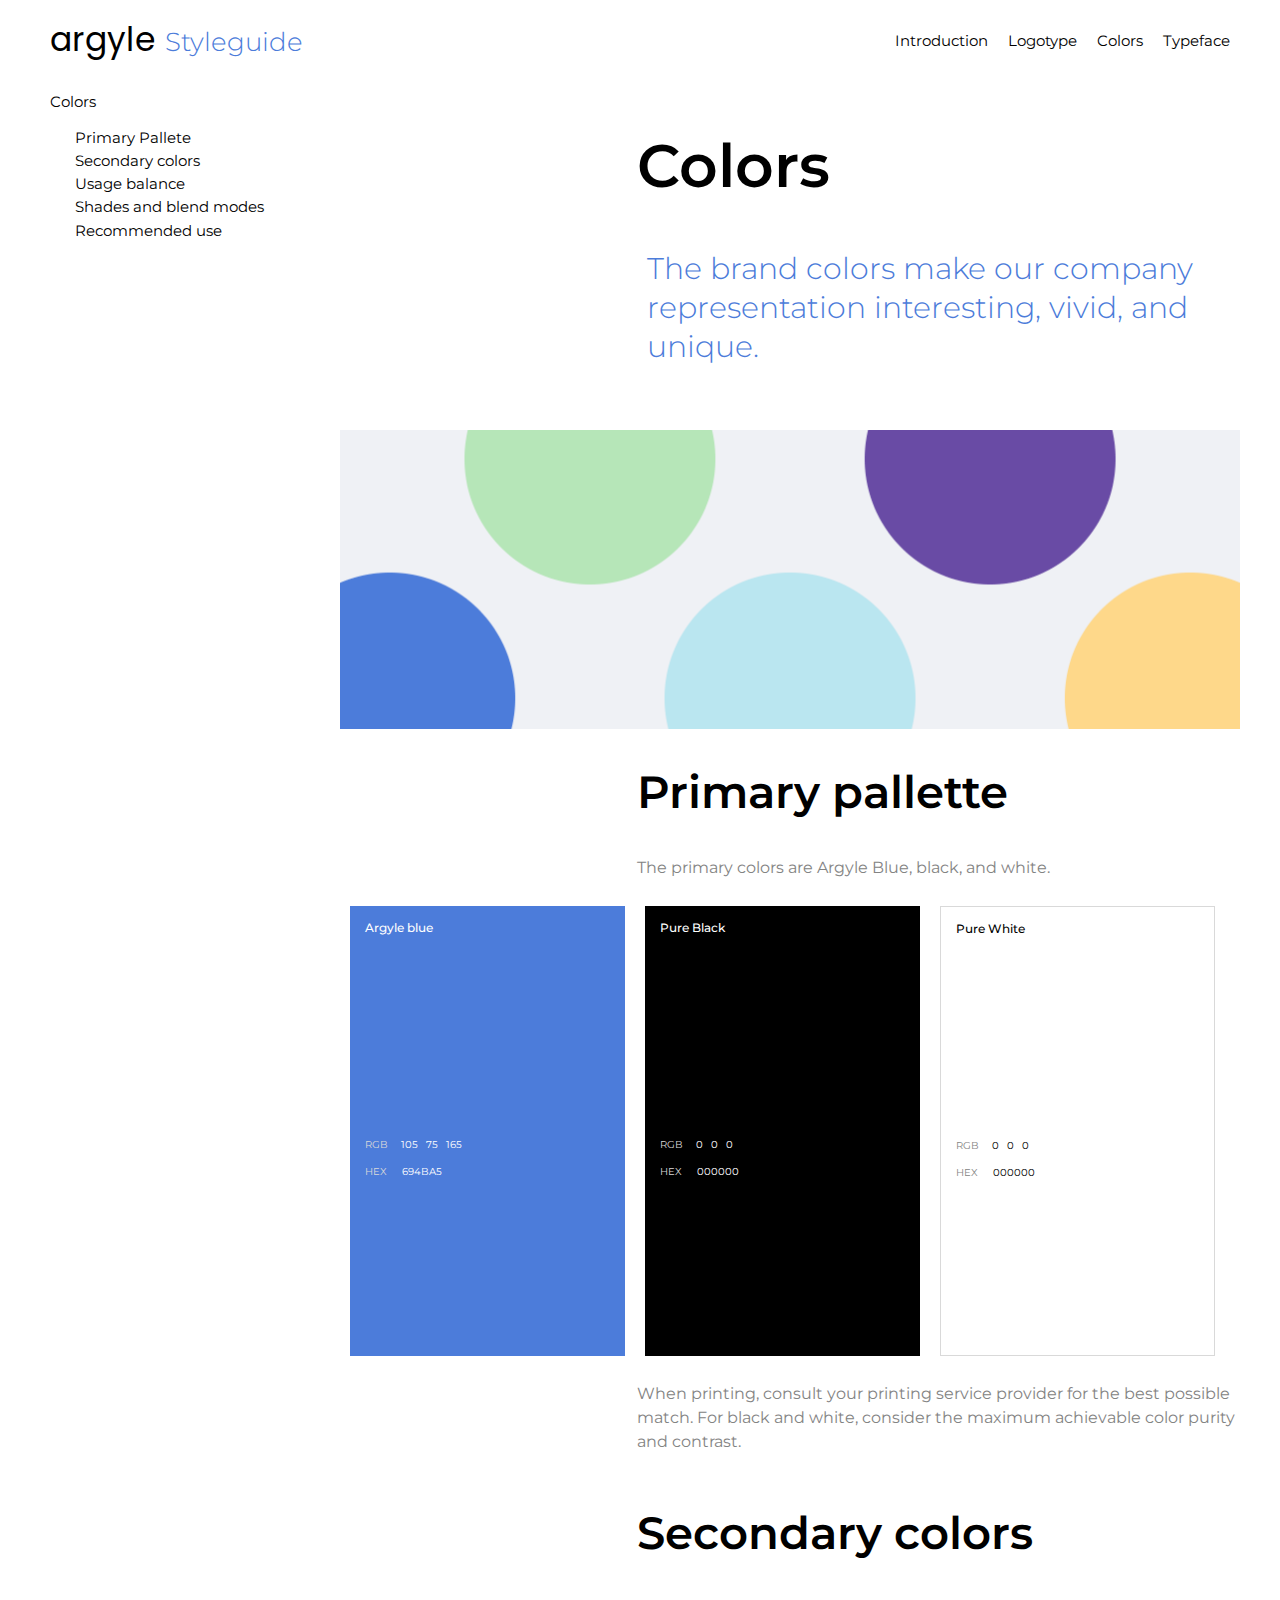
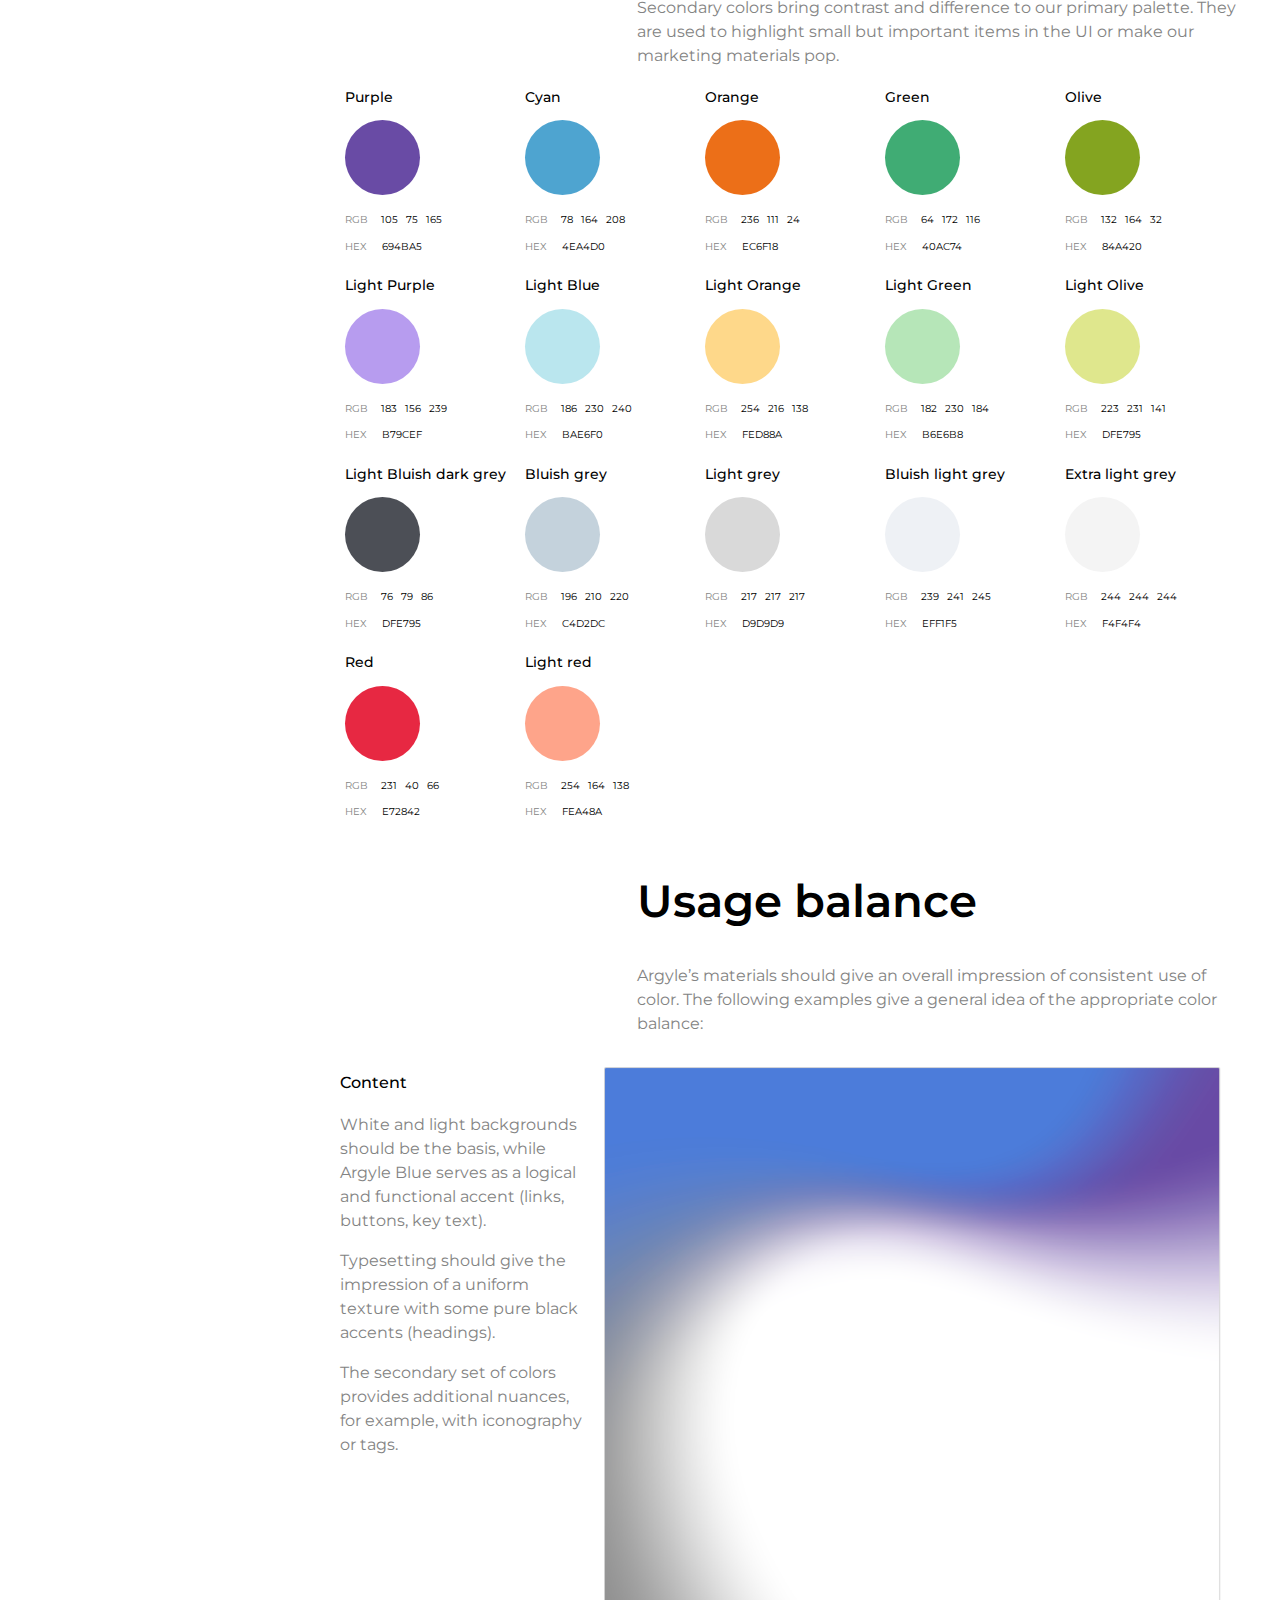
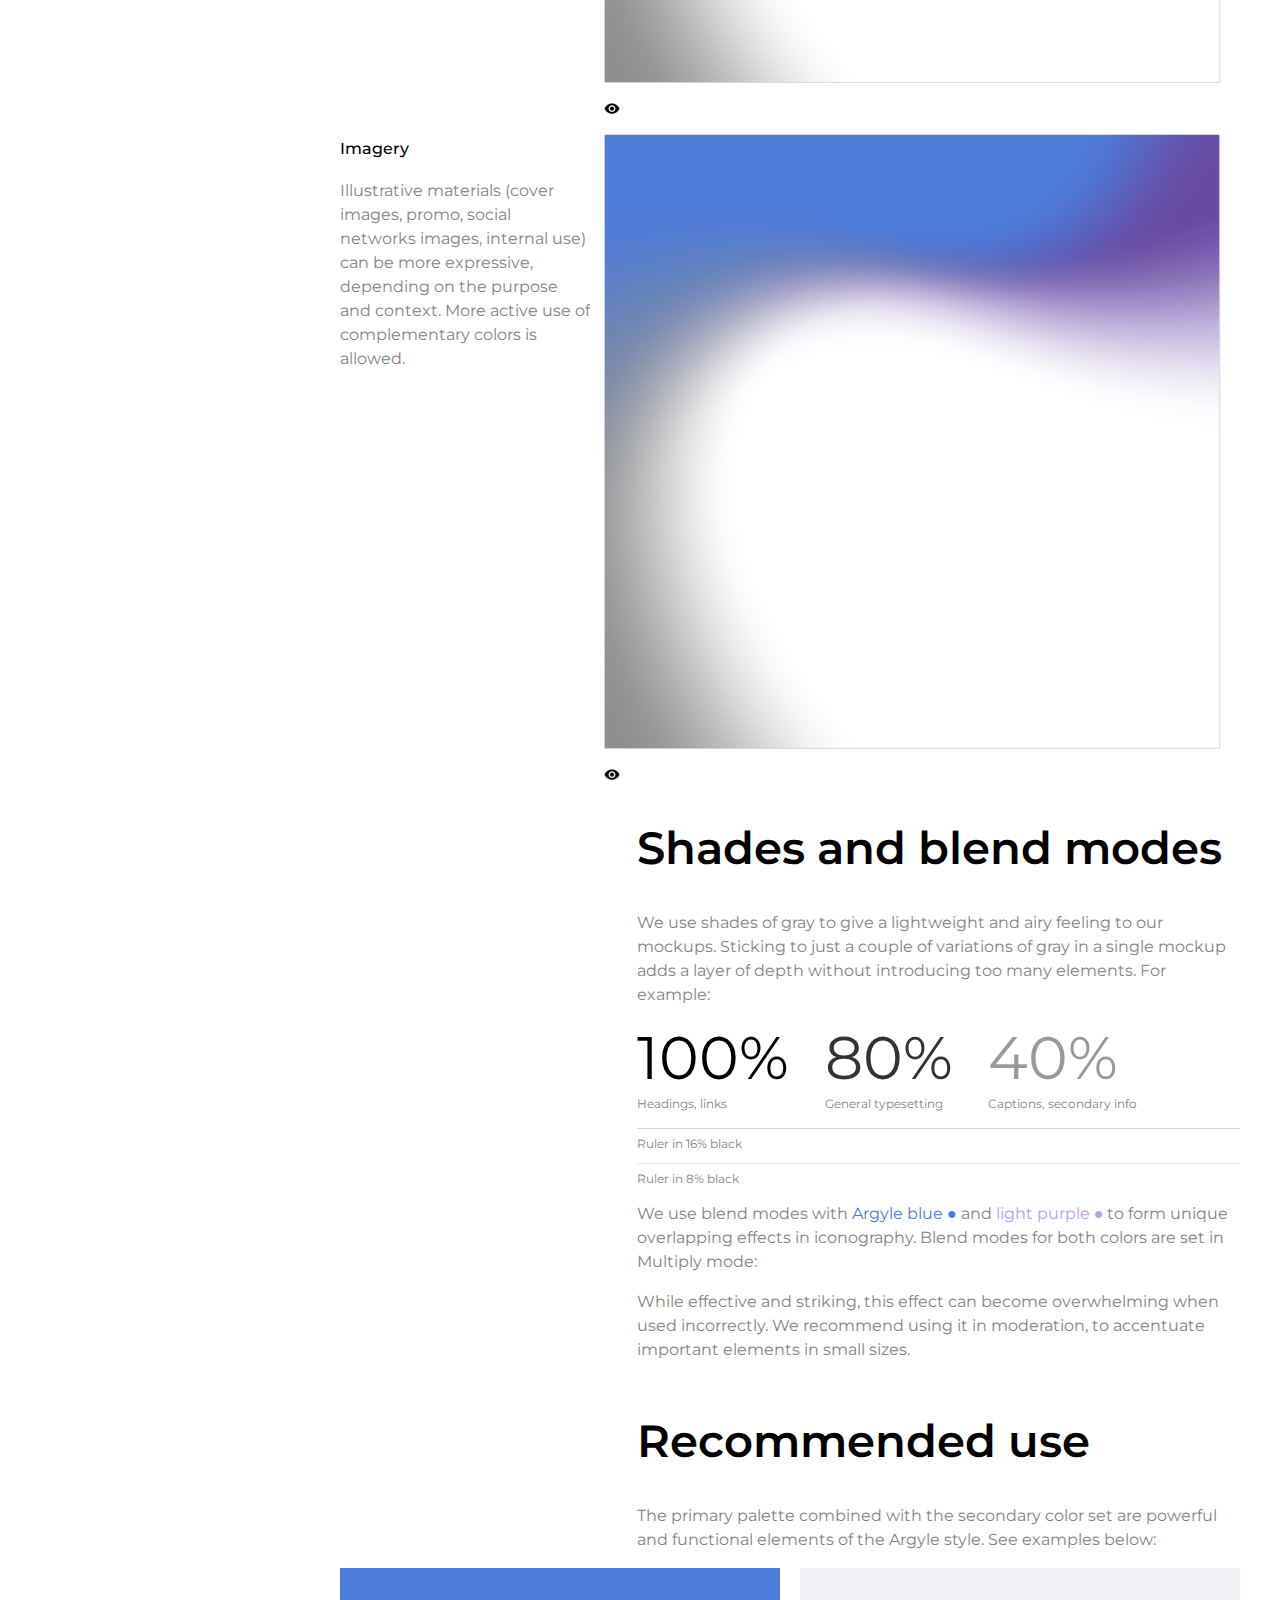
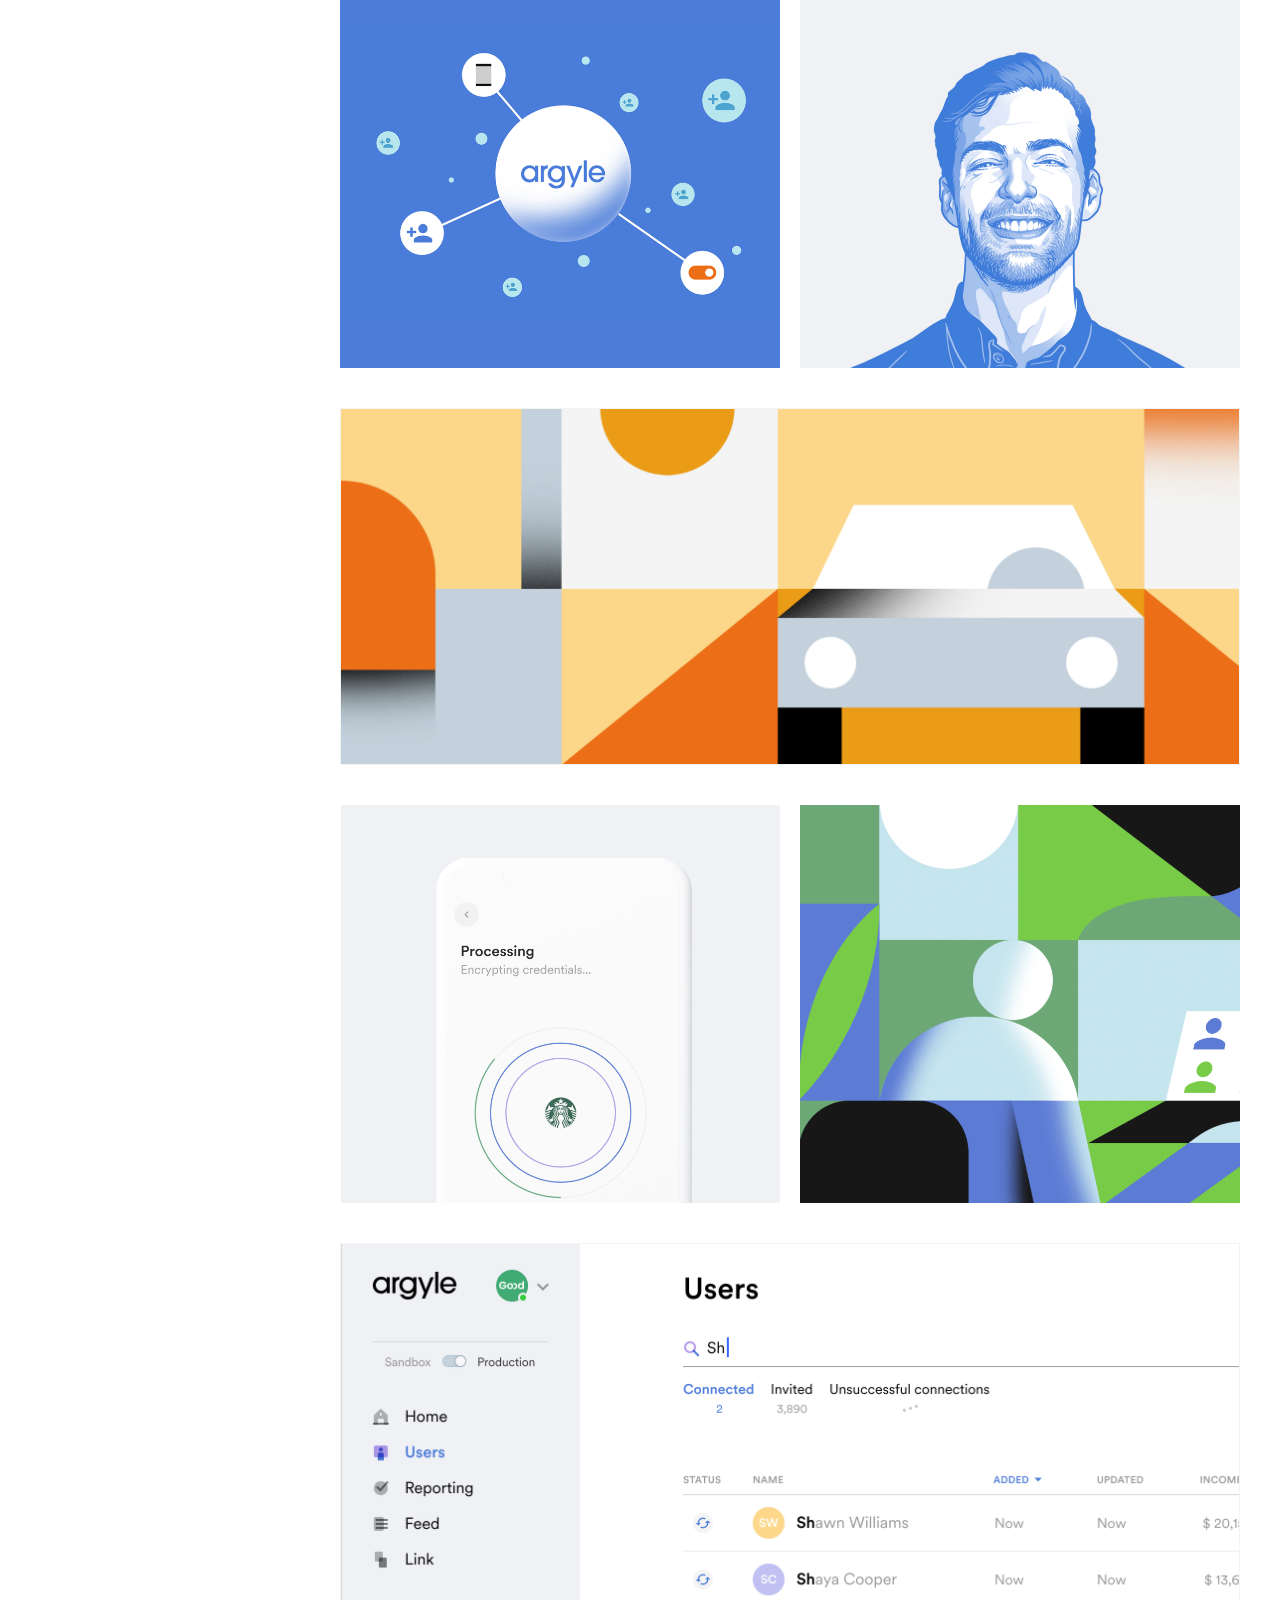
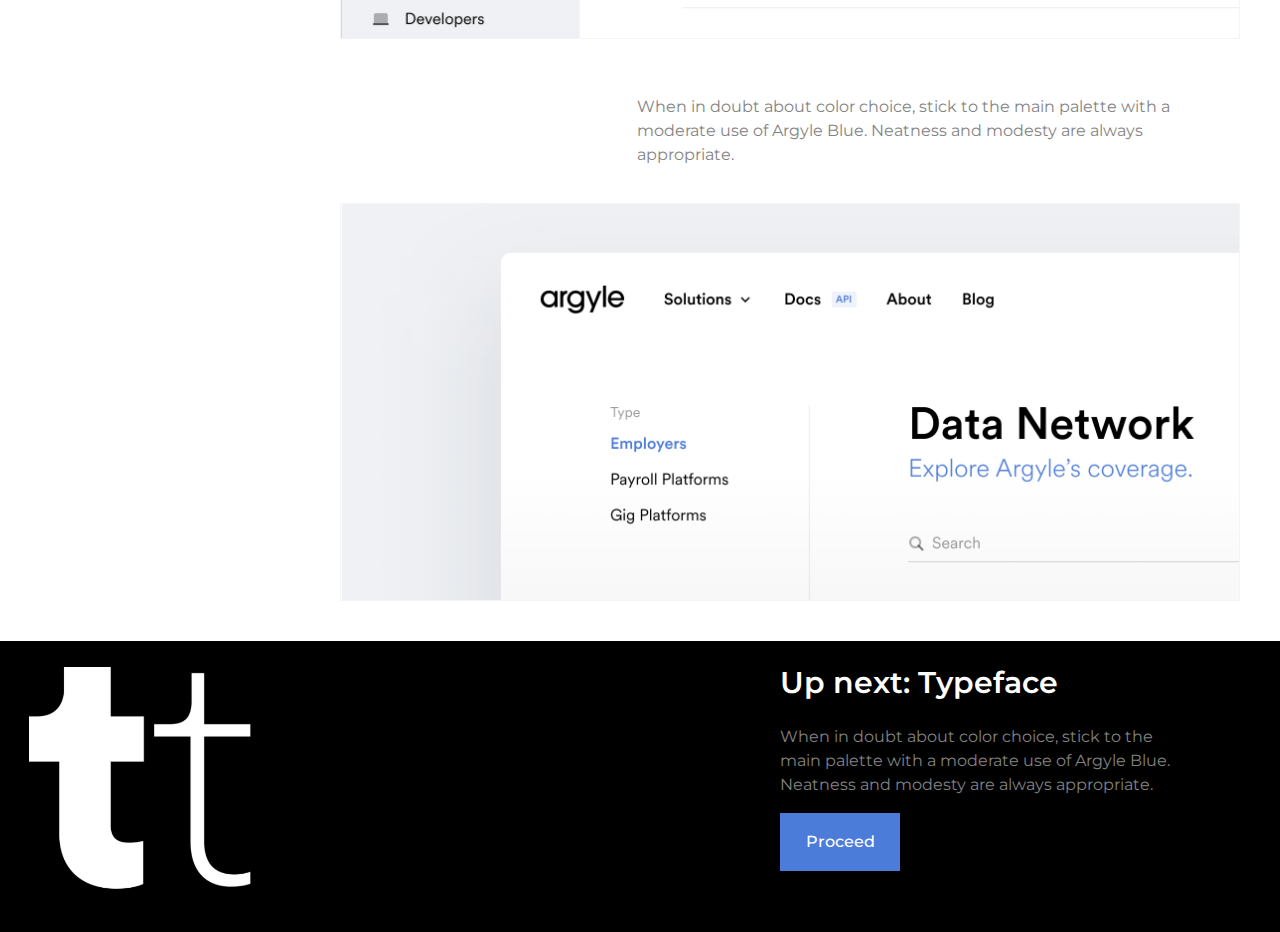
==== index.html @ 533aa60f "Editing picture locations" ====
<!DOCTYPE html>
<html lang="en">
    <head>
        <meta charset="UTF-8">
        <link rel="stylesheet" href="css/main.css">
        <link href="css/normalize.css" rel="stylesheet">        
        <link rel="preconnect" href="https://fonts.gstatic.com">
<link href="https://fonts.googleapis.com/css2?family=Montserrat:wght@100;200;300;400;500;600;700;800;900&family=Poppins:wght@100;200;300;400;500;600;700&display=swap" rel="stylesheet">
    <title>Components | argyle styleguide</title>
    </head>

<body>
    <div class="site__container">
        <header class="header">
            <div class="site-name">
                <h1><span class="site__name1">argyle</span><span class="site__name2">Styleguide</span></h1>
            </div>
            <div class="navbar">
                <ul class="navbar__list">
                    <li><a href="https://argyle.design/typeface/">Introduction</a></li>
                    <li><a href="https://argyle.design/logo/">Logotype</a></li>
                    <li class="navbar__current"><a href="https://argyle.design/colors/">Colors</a></li>
                    <li><a href="https://argyle.design/typeface/">Typeface</a></li>
                </ul>
            </div>
        </header>
        <div class="Aside-content__container">
        <section class="asidenavbar">
            <h2 class="asidenavbor__menutitle">Colors</h2>
            <ul class="asidenavbar__list">
                <li><a href="#!">Primary Pallete</a></li>
                <li><a href="#!">Secondary colors</a></li>
                <li><a href="#!">Usage balance</a></li>
                <li><a href="#!">Shades and blend modes</a></li>
                <li><a href="#!">Recommended use</a></li>
            </ul>
        </section>
        <section class="main-content">
            <article class="cover">
                <h2 class="cover__title">Colors</h2>
                <p class="cover__headline">The brand colors make our company representation interesting, vivid, and unique.</p>
                <img class="cover__image"
                src="img/cover__image.png"
                alt="Cover Image">
            </article>
            <article class="sectionone">
                <h2 class="section__title">Primary pallette</h2>
                <p class="section__headline">The primary colors are Argyle Blue, black, and white.
                </p>
            </article>
            <article class="colorcardcontainer">
                <div class="primarycolorcard">
                    <h2 class="primarycolorcard__title">Argyle blue</h2>
                    <div class="primarycolorcard__rgb">
                        <span class="primarycolorcard__rgb--title">RGB</span>
                        <span class="primarycolorcard__rgb--numbers">105  75  165</span>
                    </div>
                    <div class="primarycolorcard__hex">
                        <span class="primarycolorcard__hex--title">HEX</span>
                        <span class="primarycolorcard__hex--numbers">694BA5</span>
                    </div>
                </div>

                <div class="primarycolorcard__black">
                    <h2 class="primarycolorcard__title">Pure Black</h2>
                    <div class="primarycolorcard__rgb">
                        <span class="primarycolorcard__rgb--title">RGB</span>
                        <span class="primarycolorcard__rgb--numbers">0  0  0</span>
                    </div>
                    <div class="primarycolorcard__hex">
                        <span class="primarycolorcard__hex--title">HEX</span>
                        <span class="primarycolorcard__hex--numbers">000000</span>
                    </div>
                </div>
    
                <div class="primarycolorcard__white">
                    <h2 class="primarycolorcard__title--white">Pure White</h2>
                    <div class="primarycolorcard__rgb">
                        <span class="primarycolorcard__rgb--titlewhite">RGB</span>
                        <span class="primarycolorcard__rgb--numberswhite">0  0  0</span>
                    </div>
                    <div class="primarycolorcard__hexwhite">
                        <span class="primarycolorcard__hex--titlewhite">HEX</span>
                        <span class="primarycolorcard__hex--numberswhite">000000</span>
                    </div>
                </div>

            </article> <!--colorcardcontainer-->

            <article class="sectionone">
            <p class="section__headline">When printing, consult your printing service provider for the best possible match. For black and white, consider the maximum achievable color purity and contrast.
            </p>
            </article>
            <article class="sectiontwo">
                <h2 class="section__title">Secondary colors
                </h2>
                <p class="section__headline">Secondary colors bring contrast and difference to our primary palette. They are used to highlight small but important items in the UI or make our marketing materials pop.
                </p>
            </article>
            <article class="secondarycolorcard__grid">
                <div class="colorcard">
                    <h2 class="colorcard__title">Purple</h2>
                    <span class="colorcard__dot"></span>
                    <div class="colorcard__rgb">
                        <span class="colorcard__rgb--title">RGB</span>
                        <span class="colorcard__rgb--numbers">105  75  165</span>
                    </div>
                    <div class="colorcard__hex">
                        <span class="colorcard__hex--title">HEX</span>
                        <span class="colorcard__hex--numbers">694BA5</span>
                    </div>
                </div>
    
                <div class="colorcard">
                    <h2 class="colorcard__title">Cyan</h2>
                    <span class="colorcard__dot--cyan"></span>
                    <div class="colorcard__rgb">
                        <span class="colorcard__rgb--title">RGB</span>
                        <span class="colorcard__rgb--numbers">78  164  208</span>
                    </div>
                    <div class="colorcard__hex">
                        <span class="colorcard__hex--title">HEX</span>
                        <span class="colorcard__hex--numbers">4EA4D0</span>
                    </div>
                </div>
    
                <div class="colorcard">
                    <h2 class="colorcard__title">Orange</h2>
                    <span class="colorcard__dot--orange"></span>
                    <div class="colorcard__rgb">
                        <span class="colorcard__rgb--title">RGB</span>
                        <span class="colorcard__rgb--numbers">236  111  24</span>
                    </div>
                    <div class="colorcard__hex">
                        <span class="colorcard__hex--title">HEX</span>
                        <span class="colorcard__hex--numbers">EC6F18</span>
                    </div>
                </div>
                    
                <div class="colorcard">
                    <h2 class="colorcard__title">Green</h2>
                    <span class="colorcard__dot--green"></span>
                    <div class="colorcard__rgb">
                        <span class="colorcard__rgb--title">RGB</span>
                        <span class="colorcard__rgb--numbers">64  172  116</span>
                    </div>
                    <div class="colorcard__hex">
                        <span class="colorcard__hex--title">HEX</span>
                        <span class="colorcard__hex--numbers">40AC74</span>
                    </div>
                </div>
    
                <div class="colorcard">
                    <h2 class="colorcard__title">Olive</h2>
                    <span class="colorcard__dot--olive"></span>
                    <div class="colorcard__rgb">
                        <span class="colorcard__rgb--title">RGB</span>
                        <span class="colorcard__rgb--numbers">132  164  32</span>
                    </div>
                    <div class="colorcard__hex">
                        <span class="colorcard__hex--title">HEX</span>
                        <span class="colorcard__hex--numbers">84A420</span>
                    </div>
                </div>
                    
                <div class="colorcard">
                    <h2 class="colorcard__title">Light Purple</h2>
                    <span class="colorcard__dot--lightpurple"></span>
                    <div class="colorcard__rgb">
                        <span class="colorcard__rgb--title">RGB</span>
                        <span class="colorcard__rgb--numbers">183  156  239</span>
                    </div>
                    <div class="colorcard__hex">
                        <span class="colorcard__hex--title">HEX</span>
                        <span class="colorcard__hex--numbers">B79CEF</span>
                    </div>
                </div>
    
                <div class="colorcard">
                    <h2 class="colorcard__title">Light Blue</h2>
                    <span class="colorcard__dot--lightblue"></span>
                    <div class="colorcard__rgb">
                        <span class="colorcard__rgb--title">RGB</span>
                        <span class="colorcard__rgb--numbers">186  230  240</span>
                    </div>
                    <div class="colorcard__hex">
                        <span class="colorcard__hex--title">HEX</span>
                        <span class="colorcard__hex--numbers">BAE6F0</span>
                    </div>
                </div>
    
                <div class="colorcard">
                    <h2 class="colorcard__title">Light Orange</h2>
                    <span class="colorcard__dot--lightorange"></span>
                    <div class="colorcard__rgb">
                        <span class="colorcard__rgb--title">RGB</span>
                        <span class="colorcard__rgb--numbers">254  216  138</span>
                    </div>
                    <div class="colorcard__hex">
                        <span class="colorcard__hex--title">HEX</span>
                        <span class="colorcard__hex--numbers">FED88A</span>
                    </div>
                </div>
    
                <div class="colorcard">
                    <h2 class="colorcard__title">Light Green</h2>
                    <span class="colorcard__dot--lightgreen"></span>
                    <div class="colorcard__rgb">
                        <span class="colorcard__rgb--title">RGB</span>
                        <span class="colorcard__rgb--numbers">182  230  184</span>
                    </div>
                    <div class="colorcard__hex">
                        <span class="colorcard__hex--title">HEX</span>
                        <span class="colorcard__hex--numbers">B6E6B8</span>
                    </div>
                </div>
    
                <div class="colorcard">
                    <h2 class="colorcard__title">Light Olive</h2>
                    <span class="colorcard__dot--lightolive"></span>
                    <div class="colorcard__rgb">
                        <span class="colorcard__rgb--title">RGB</span>
                        <span class="colorcard__rgb--numbers">223 231 141</span>
                    </div>
                    <div class="colorcard__hex">
                        <span class="colorcard__hex--title">HEX</span>
                        <span class="colorcard__hex--numbers">DFE795</span>
                    </div>
                </div>
    
                <div class="colorcard">
                    <h2 class="colorcard__title">Light Bluish dark grey</h2>
                    <span class="colorcard__dot--bdg"></span>
                    <div class="colorcard__rgb">
                        <span class="colorcard__rgb--title">RGB</span>
                        <span class="colorcard__rgb--numbers">76 79 86</span>
                    </div>
                    <div class="colorcard__hex">
                        <span class="colorcard__hex--title">HEX</span>
                        <span class="colorcard__hex--numbers">DFE795</span>
                    </div>
                </div>
    
                <div class="colorcard">
                    <h2 class="colorcard__title">Bluish grey</h2>
                    <span class="colorcard__dot--bluishgrey"></span>
                    <div class="colorcard__rgb">
                        <span class="colorcard__rgb--title">RGB</span>
                        <span class="colorcard__rgb--numbers">196 210 220</span>
                    </div>
                    <div class="colorcard__hex">
                        <span class="colorcard__hex--title">HEX</span>
                        <span class="colorcard__hex--numbers">C4D2DC</span>
                    </div>
                </div>
    
                <div class="colorcard">
                    <h2 class="colorcard__title">Light grey</h2>
                    <span class="colorcard__dot--lightgrey"></span>
                    <div class="colorcard__rgb">
                        <span class="colorcard__rgb--title">RGB</span>
                        <span class="colorcard__rgb--numbers">217 217 217</span>
                    </div>
                    <div class="colorcard__hex">
                        <span class="colorcard__hex--title">HEX</span>
                        <span class="colorcard__hex--numbers">D9D9D9</span>
                    </div>
                </div>
    
                <div class="colorcard">
                    <h2 class="colorcard__title">Bluish light grey</h2>
                    <span class="colorcard__dot--blg"></span>
                    <div class="colorcard__rgb">
                        <span class="colorcard__rgb--title">RGB</span>
                        <span class="colorcard__rgb--numbers">239 241 245</span>
                    </div>
                    <div class="colorcard__hex">
                        <span class="colorcard__hex--title">HEX</span>
                        <span class="colorcard__hex--numbers">EFF1F5</span>
                    </div>
                </div>
    
                <div class="colorcard">
                    <h2 class="colorcard__title">Extra light grey</h2>
                    <span class="colorcard__dot--elg"></span>
                    <div class="colorcard__rgb">
                        <span class="colorcard__rgb--title">RGB</span>
                        <span class="colorcard__rgb--numbers">244 244 244</span>
                    </div>
                    <div class="colorcard__hex">
                        <span class="colorcard__hex--title">HEX</span>
                        <span class="colorcard__hex--numbers">F4F4F4</span>
                    </div>
                </div>
    
                <div class="colorcard">
                    <h2 class="colorcard__title">Red</h2>
                    <span class="colorcard__dot--red"></span>
                    <div class="colorcard__rgb">
                        <span class="colorcard__rgb--title">RGB</span>
                        <span class="colorcard__rgb--numbers">231 40 66</span>
                    </div>
                    <div class="colorcard__hex">
                        <span class="colorcard__hex--title">HEX</span>
                        <span class="colorcard__hex--numbers">E72842</span>
                    </div>
                </div>
    
                <div class="colorcard">
                    <h2 class="colorcard__title">Light red</h2>
                    <span class="colorcard__dot--lightred"></span>
                    <div class="colorcard__rgb">
                        <span class="colorcard__rgb--title">RGB</span>
                        <span class="colorcard__rgb--numbers">254 164 138</span>
                    </div>
                    <div class="colorcard__hex">
                        <span class="colorcard__hex--title">HEX</span>
                        <span class="colorcard__hex--numbers">FEA48A</span>
                    </div>
                </div>
            </article>
            <article class="sectionthree">
                    <h2 class="section__title">Usage balance</h2>
                    <p class="section__headline">Argyle’s materials should give an overall impression of consistent use of color. The following examples give a general idea of the appropriate color balance:
                    </p>
            </article>
            <article class="usage balance">
            <div class="usagebalance__container">
                <div class="usagebalance__content">
                    <h4>Content</h4>
                    <p class="section__headline">White and light backgrounds should be the basis, while Argyle Blue serves as a logical and functional accent (links, buttons, key text).</p>
                    <p class="section__headline">Typesetting should give the impression of a uniform texture with some pure black accents (headings).</p>
                    <p class="section__headline">The secondary set of colors provides additional nuances, for example, with iconography or tags.</p>
                </div>
                <div class="usagebalance__image">
                <img class="usagebalance__image1" src="../components/img/argyleStyleguideImages/Sectionthree/sectionthreecard__image.png"
                alt="gradient image placeholder">
                </div>
            </div>

            <div class="usagebalance__container">
                <div class="usagebalance__content">
                    <h4>Imagery</h4>
                    <p class="section__headline">Illustrative materials (cover images, promo, social networks images, internal use) can be more expressive, depending on the purpose and context. More active use of complementary colors is allowed.</p>
                </div>
                <div class="usagebalance__image">
                <img class="usagebalance__image1" src="../components/img/argyleStyleguideImages/Sectionthree/sectionthreecard__image.png"
                alt="gradient image placeholder">
                </div>
            </div>
            </article>
            <article class="sectionfour">
                <h2 class="section__title">Shades and blend modes</h2>
                <p class="section__headline">We use shades of gray to give a lightweight and airy feeling to our mockups. Sticking to just a couple of variations of gray in a single mockup adds a layer of depth without introducing too many elements. For example:
                </p>
                <div class="sectionfourflex">
                    <div class="sectionfour100">
                        <p class="sectionfour__100">100%</p>
                        <p class="sectionfourflex__headline">Headings, links</p>
                    </div> 
                    <div class="sectionfour80">
                        <p class="sectionfour__80">80%</p>
                        <p class="sectionfourflex__headline">General typesetting</p>
                    </div>
                    <div class="sectionfour40">
                        <p class="sectionfour__40">40%</p>
                        <p class="sectionfourflex__headline">Captions, secondary info</p>
                    </div>
                </div>
                <div class="sectionfourruler">
                    <div class="ruler">
                        <p class="ruler__headline16">Ruler in 16% black</p>
                        <p class="ruler__headline8">Ruler in 8% black</p>
                    </div>
                </div>
                <p class="section__headline">We use blend modes with <span class="blue"> Argyle blue &#x25cf; </span> and <span class="lightpurple"> light purple &#x25cf; </span> to form unique overlapping effects in iconography. Blend modes for both colors are set in Multiply mode:</p>
                <!-- <div>
                    <img src="img/shade__image(s).png"
                    alt="gradient image placeholder">
                </div> -->
                <p class="section__headline">While effective and striking, this effect can become overwhelming when used incorrectly. We recommend using it in moderation, to accentuate important elements in small sizes. </p>
            </article>
            <article class="sectionfive">
                <h2 class="section__title">Recommended use</h2>
                <p class="section__headline">The primary palette combined with the secondary color set are powerful and functional elements of the Argyle style. See examples below:</p>
            </article>
            <article class="ru">
            <div class="ru__container">
                <div class="ru__smallimage">
                    <img class="image1" src="../components/img/argyleStyleguideImages/Sectionfive/sectionfive__imagesmall1.png" alt="small image 1">
                    <img class="image2" src="../components/img/argyleStyleguideImages/Sectionfive/sectionfive__imagesmall2.png" alt="small image 2">
                </div>
                <div class="ru__largeimage">
                    <img class="largeimage1" src="../components/img/argyleStyleguideImages/Sectionfive/sectionfive__imageslarge1.png" alt="large image 1">
                </div>
    
                <div class="ru__smallimage">
                    <img class="image1" src="../components/img/argyleStyleguideImages/Sectionfive/sectionfive__imagesmall3.png" alt="small image 3">
                    <img class="image2" src="../components/img/argyleStyleguideImages/Sectionfive/sectionfive__imagesmall4.png" alt="small image 4">
                </div>
                <div class="ru__largeimage">
                    <img class="largeimage1" src="../components/img/argyleStyleguideImages/Sectionfive/sectionfive__imageslarge2.png" alt="large image 2">
                </div>
                <div class="sectionfive">
                <p class="section__headline">When in doubt about color choice, stick to the main palette with a moderate use of Argyle Blue. Neatness and modesty are always appropriate.</p>
                </div>
                <div class="ru__largeimage">
                    <img class="largeimage1" src="img/sectionfive__imageslarge3.png" 
                    alt="large image 3">
                </div>
            </div>
            </article>
        </section>
        </div>
    </div>

    <footer class="footercolor">
        <div class="footercontainer">
            <img class="footer__image" src="../components/img/argyleStyleguideImages/footer/footer__image.png" 
            alt="footer image">
            <div class="footer__content">
                <h2 class="section__title1">Up next: Typeface</h2>
                <p class="section__headline">When in doubt about color choice, stick to the main palette with a moderate use of Argyle Blue. Neatness and modesty are always appropriate.</p>
                <p> <span class="footer__button">
                    Proceed
                </span></p>
            </div>
        </div>
    </footer>
</body>
---- css/main.css ----
:root {
  --font-sans-serif: Montserrat, sans-serif;
  --argyle: Poppins, sans-serif;
  --black: #000;
  --white: rgb(255, 255, 255);
  --blue: rgb(76, 124, 218);
  --gray: rgb(131, 131, 131);
  --purple: rgb(105, 75, 165);
  --cyan: rgb(78, 164, 208);
  --orange: rgb(236, 111, 24);
  --green: rgb(64, 172, 116);
  --olive: rgb(132, 164, 32);
  --lightpurple: rgb(183, 156, 239);
  --lightblue: rgb(186, 230, 238);
  --lightorange: rgb(254, 216, 138);
  --lightgreen: rgb(182, 230, 184);
  --lightolive: rgb(223, 231,141);
  --bluishdarkgrey: rgb(76, 79, 86);
  --bluishgrey: rgb(196, 210, 220);
  --lightgrey: rgb(217, 217, 217);
  --bluishlightgrey: rgb(238, 241, 245);
  --extralightgrey: rgb(244, 244, 244);
  --red: rgb(231, 40, 66);
  --lightred: rgb(254, 164, 138);
}

html {
    box-sizing: border-box;
}
  *,
  *:before,
  *:after {
    box-sizing: inherit;
}

.site__container {
  max-width: 1200px;
  margin: auto;
}

img {
  display: block;
}

body {
  font-family: var(--font-sans-serif);

}
/*page css*/
.header{
  display: flex;
  flex-wrap: wrap;
  align-items: center;
  justify-content: space-between;
}

.Aside-content__container {
display: grid;
grid-template-columns: 1fr 3fr;
}

.asidenavbar {
grid-row-end: span 2;
}


.main-content{
 grid-column: 2;
}

/*components css*/
h4 {
  font-size: 16px;
  font-weight: 500;
  /* padding-left: 20px; */
}

.site__name1 {
font-family: poppins;
font-weight: 400;
font-size: 33px;
padding-left: 10px;
}

.site__name2 {
color: var(--blue);
font-weight: 300;
font-size: 26px;
padding-left: 10px;
}

.page-header__color {
border-bottom: 20px solid var(--blue);
}

.page-header{
  max-width: 1200px;
  text-align: center;
  margin: auto;
  padding: 20px;
}

.pagenav {
  display: flex;
  justify-content: space-between;
  list-style: none;
}

.navbar {
  display: flex;
  flex-wrap: wrap;
  align-items: center;
}

.navbar__list {
list-style: none;
text-decoration: none;
display: flex;
padding: 0;
}

.navbar__list li {
  font-size: 15px;
  padding: 10px;
}

.navbar__current {
color:var(--argyle);
}

.asidenavbor__menutitle {
font-size: 15px;
font-weight: 400;
padding-left: 10px;
}

.asidenavbar__list {
  font-size: 15px;
  text-decoration: none;
  list-style: none;
  padding-left: 35px;

}

.asidenavbar__list li {
  padding-left: 0px;
  padding-top: 3px;
  padding-bottom: 3px;
}

a {
  text-decoration: none;
}

/* unvisited link */
a:link {
  color: var(--black);
}

/* visited link */
a:visited {
  color: var(--black);
}

/* mouse over link */
a:hover {
  color: var(--blue);
}

/* selected link */
a:active {
  color: var(--blue);
}

.cover__headline {
  /* width: 575px; */
  font-weight: 300;
  font-size: 30px;
  line-height: 1.3;
  color: var(--blue);
  padding-left: 10px;
  margin-left: 33%;
  margin-bottom: 4rem;
}

.section__headline {
  font-weight: 400;
  font-size: 16px;
  line-height: 1.5;
  color: var(--gray);
}

.cover__title {
  font-size: 60px;
  font-weight: 600;
  margin-left: 33%;
  }

.cover__image {
  margin-top: 20px;
  max-width: 100%;
  height: auto;
}

.section__title {
  font-size: 45px;
  font-weight: 600;
}

.sectionone, .sectiontwo, .sectionthree {
  display:inline-block;
  margin-left: 33%;
}
.sectiontwo,{
  display:inline-block;
  margin-left: 33%;
}

.sectionthree {
  display:inline-block;
  margin-left: 33%;
}

.sectionfour {
  display:inline-block;
  margin-left: 33%;
}
.sectionfive {
  display:inline-block;
  margin-left: 33%;
}

.sectionone__image {
  width: 75%;
  max-width: 600px;
}

.card__title {
  font-size: 28px;
  font-weight: 500;
  padding-left: 20px;
}

.colorcardcontainer {
  display: flex;
  flex-direction: row;
  flex-wrap: wrap;
  max-width: 900px;
}

.primarycolorcard {
width: 275px;
height: 450px;
background-color: #4c7cda;
margin: 10px;
box-sizing: border-box;
}

.primarycolorcard__black {
  width: 275px;
  height: 450px;
  background-color: #000000;
  box-sizing: border-box;
  margin: 10px;
}

.primarycolorcard__title {
font-size: 12px;
font-weight: 500;
color: var(--white);
padding: 15px;
margin: 0px;
}

.primarycolorcard__rgb {
  padding: 15px 0px;
  font-size: 10px;
  padding-left: 15px;
  margin-top: 175px;
}

.primarycolorcard__rgb--title {
  font-family: Montserrat;
  color: var(--lightgrey);
  padding-right: 10px;
}
  
.primarycolorcard__rgb--numbers {
  font-weight: 400;
  color: var(--white);
  word-spacing: 5px;
}

.primarycolorcard__hex {
  padding-bottom: 15px;
  font-size: 10px;
  }

.primarycolorcard__hex--title {
  font-family: Montserrat;
  color: var(--lightgrey);
  padding-right: 12px;
  padding-left: 15px;
}
  
.primarycolorcard__hex--numbers {
  font-weight: 400;
  color: var(--white);
}

.primarycolorcard__white {
  width: 275px;
  height: 450px;
  background-color: #ffffff;
  border: 1px solid var(--lightgrey);
  box-sizing: border-box;
  margin: 10px;
}

.primarycolorcard__title--white {
  color: var(--black);
  font-size: 12px;
  font-weight: 500;
  padding: 15px;
  margin: 0px;
}

.primarycolorcard__rgb--titlewhite {
  font-family: Montserrat;
  color: var(--gray);
  padding-right: 10px;
}
    
.primarycolorcard__rgb--numberswhite {
  font-weight: 400;
  color: var(--black);
  word-spacing: 5px;
}

.primarycolorcard__hexwhite {
  padding-bottom: 15px;
  font-size: 10px;
}

.primarycolorcard__hex--titlewhite {
  font-family: Montserrat;
  color: var(--gray);
  padding-right: 12px;
  padding-left: 15px;
}
    
.primarycolorcard__hex--numberswhite {
  font-weight: 400;
  color: var(--black);
}

.secondarycolorcard__grid {
  display: grid;
  grid-template-columns: repeat(auto-fill, minmax(170px,1fr));
  justify-items:left;
  grid-gap: 10px;
  margin: 5px;
}

.colorcard {
  width: 110 px;
  box-sizing: border-box;
}

.colorcard__title {
  color: var(--black);
  font-size: 14px;
  font-weight: 500;
  margin-top: 0px;
  margin-bottom: 15px;
}
.colorcard__dot {
  height: 75px;
  width: 75px;
  background-color: var(--purple);
  border-radius: 50%;
  display: inline-block;
}

.colorcard__dot--cyan{
  height: 75px;
  width: 75px;
  background-color: var(--cyan);
  border-radius: 50%;
  display: inline-block;
}

.colorcard__dot--orange{
  height: 75px;
  width: 75px;
  background-color: var(--orange);
  border-radius: 50%;
  display: inline-block;
}

.colorcard__dot--green{
  height: 75px;
  width: 75px;
  background-color: var(--green);
  border-radius: 50%;
  display: inline-block;
}

.colorcard__dot--olive{
  height: 75px;
  width: 75px;
  background-color: var(--olive);
  border-radius: 50%;
  display: inline-block;
}

.colorcard__dot--lightpurple {
  height: 75px;
  width: 75px;
  background-color: var(--lightpurple);
  border-radius: 50%;
  display: inline-block;
}

.colorcard__dot--lightblue {
  height: 75px;
  width: 75px;
  background-color: var(--lightblue);
  border-radius: 50%;
  display: inline-block;
}

.colorcard__dot--lightorange {
  height: 75px;
  width: 75px;
  background-color: var(--lightorange);
  border-radius: 50%;
  display: inline-block;
}

.colorcard__dot--lightgreen {
  height: 75px;
  width: 75px;
  background-color: var(--lightgreen);
  border-radius: 50%;
  display: inline-block;
}

.colorcard__dot--lightolive {
  height: 75px;
  width: 75px;
  background-color: var(--lightolive);
  border-radius: 50%;
  display: inline-block;
}

.colorcard__dot--bdg {
  height: 75px;
  width: 75px;
  background-color: var(--bluishdarkgrey);
  border-radius: 50%;
  display: inline-block;
}

.colorcard__dot--bluishgrey {
  height: 75px;
  width: 75px;
  background-color: var(--bluishgrey);
  border-radius: 50%;
  display: inline-block;
}

.colorcard__dot--lightgrey {
  height: 75px;
  width: 75px;
  background-color: var(--lightgrey);
  border-radius: 50%;
  display: inline-block;
}

.colorcard__dot--blg {
  height: 75px;
  width: 75px;
  background-color: var(--bluishlightgrey);
  border-radius: 50%;
  display: inline-block;
}

.colorcard__dot--elg {
  height: 75px;
  width: 75px;
  background-color: var(--extralightgrey);
  border-radius: 50%;
  display: inline-block;
}

.colorcard__dot--red {
  height: 75px;
  width: 75px;
  background-color: var(--red);
  border-radius: 50%;
  display: inline-block;
}

.colorcard__dot--lightred {
  height: 75px;
  width: 75px;
  background-color: var(--lightred);
  border-radius: 50%;
  display: inline-block;
}

.colorcard__rgb {
padding: 15px 0px;
font-size: 10px;

}
.colorcard__rgb--title {
  font-family: Montserrat;
  color: var(--gray);
  padding-right: 10px;
}

.colorcard__rgb--numbers {
  font-weight: 400;
  word-spacing: 5px;
}
.colorcard__hex {
  padding-bottom: 15px;
  font-size: 10px;
  }
.colorcard__hex--title {
  font-family: Montserrat;
  color: var(--gray);
  padding-right: 12px;
}

.colorcard__hex--numbers {
  font-weight: 400;
}

.usagebalance__container {
  display: flex;
  flex-direction: row;
  flex-wrap: wrap;
}

.usagebalance__content {
  flex: 0;
  min-width: 250px;
}

.usagebalance__image {
  flex: 1;
  min-width: 350px;
}

.usagebalance__image1 {
max-width:100%
}

.sectionfourflex {
  max-width: 500px;
  display: flex;
  justify-content: space-between;
}

.sectionfour__100 {
  font-size: 60px;
  margin: 0px;
}

.sectionfour__80 {
  font-size: 60px;
  color: rgb(0, 0, 0, .8);
  margin: 0px;
}

.sectionfour__40 {
  font-size: 60px;
  color: rgb(0, 0, 0, .4);
  margin: 0px;
}

.sectionfourflex__headline {
color: var(--gray);
font-size: 12px;
margin-top: 5px;
}

.blue {
  color: var(--blue);
}

.lightpurple {
  color: var(--lightpurple);
}

.ruler__headline16 {
  color: var(--gray);
  border-top: 1px solid rgb(0, 0, 0, .16);
  font-size: 12px;
  padding-top: 8px;
  margin-top: 5px;
}

  .ruler__headline8 {
  color: var(--gray);
  border-top: 1px solid rgb(0, 0, 0, .1);
  font-size: 12px;
  padding-top: 8px;
  margin-top: 5px;
}

.ru__container {
  max-width: 900px;
}

.ru__smallimage {
  display: flex;
  flex-wrap: wrap;
  max-width: 900px;
}

.image1 {
  flex: 1;
  margin-right: 20px;
  margin-bottom: 20px;
  max-width: 440px;
  min-width: 400px;
}
.image2{
  flex: 1;
  max-width: 440px;
  min-width: 400px;
  margin-bottom: 20px;
}

.largeimage1 {
  margin-top: 20px;
  margin-bottom: 40px;
  border: 1px solid var(--extralightgrey);
  width: 100%;
  height: auto;
}


.footercolor {
  background-color: var(--black);
}

.footercontainer {
/* max-width: 1400px; */
display: flex;
justify-content: space-between;
margin: auto;
}

.footer__image1 {
 max-width: 100%;
}

.footer__image {
  flex: 1;
  max-width: 300px;
  min-width: 100px;
  margin-bottom: 20px;
}

.footer__content {
  flex: 1;
  max-width: 400px;
  margin-right: 100px;
}

.section__title1 {
  flex: 1;
  font-size: 30px;
  font-weight: 600;
  color: var(--white);
}

.footer__button {
display: block;
text-align: center;
width: 120px;
font-weight: 500;
color: var(--white);
background-color: var(--blue);
padding: 20px;
}
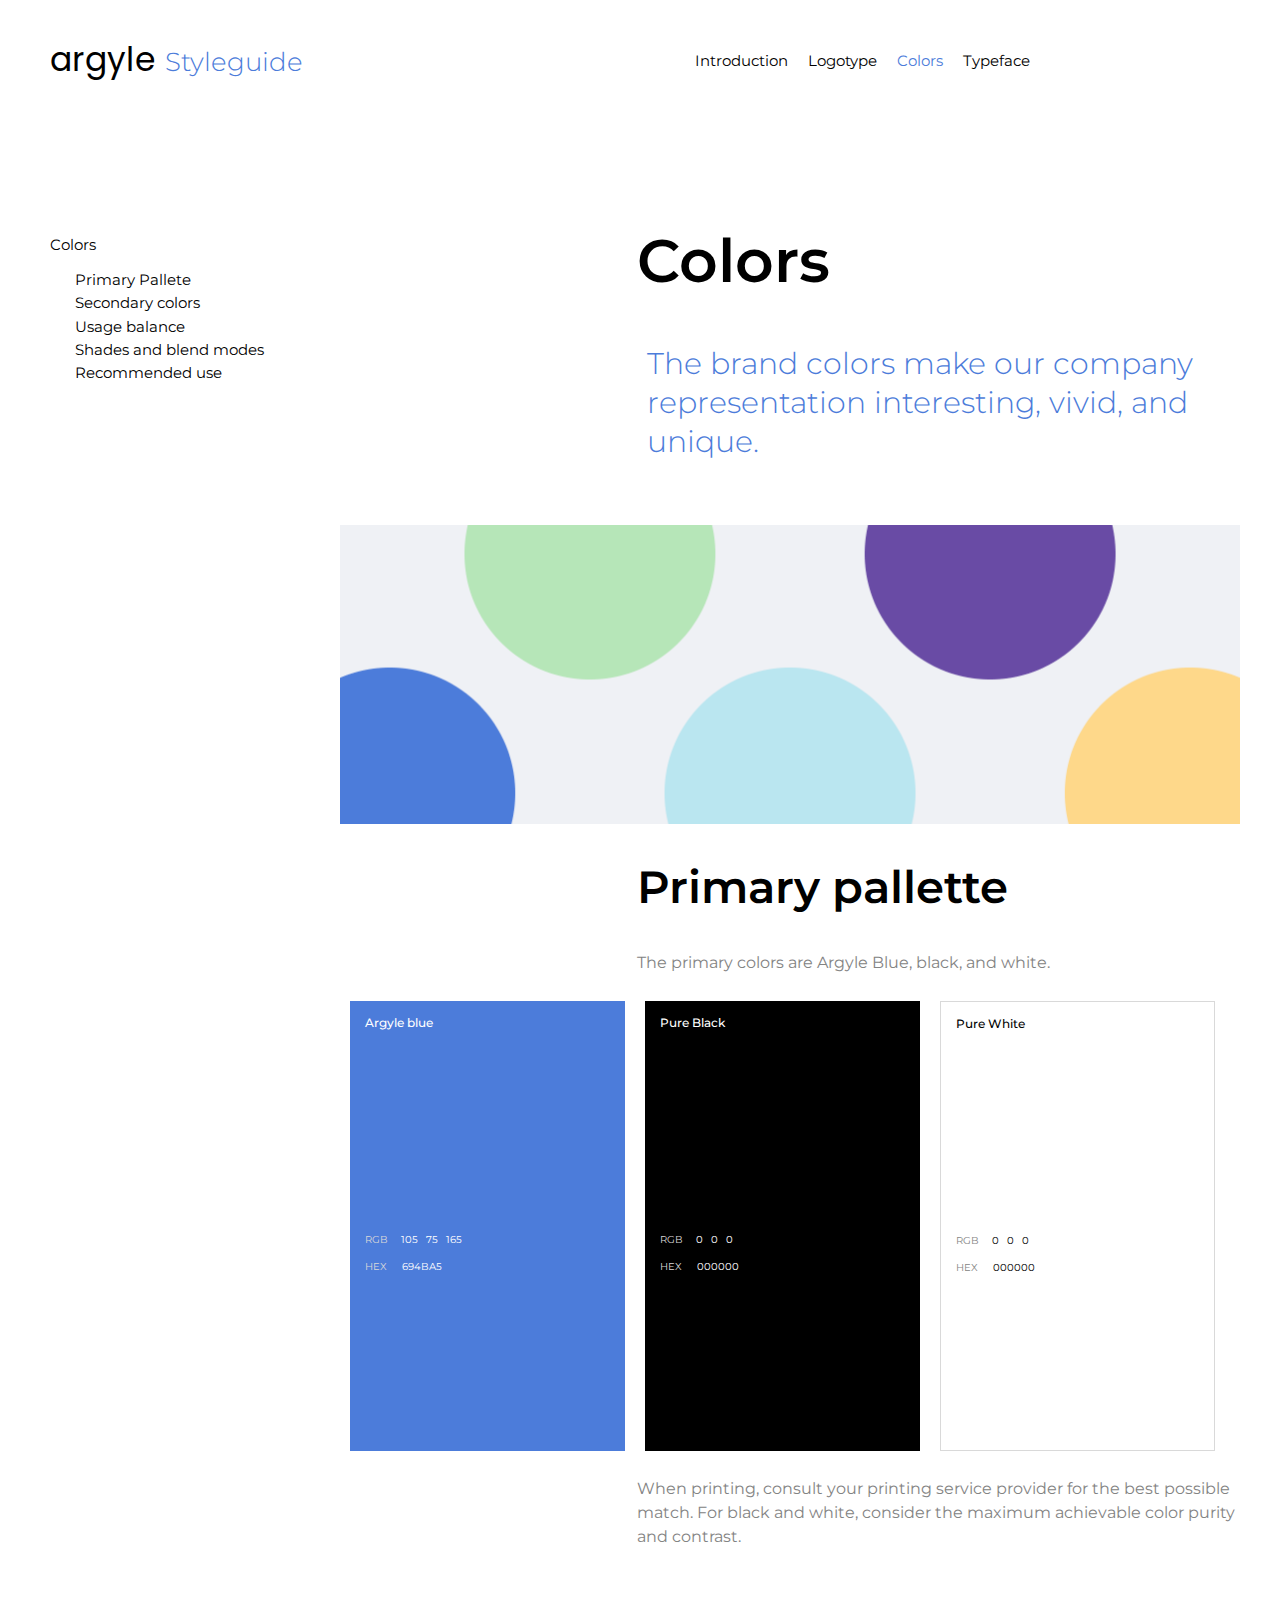
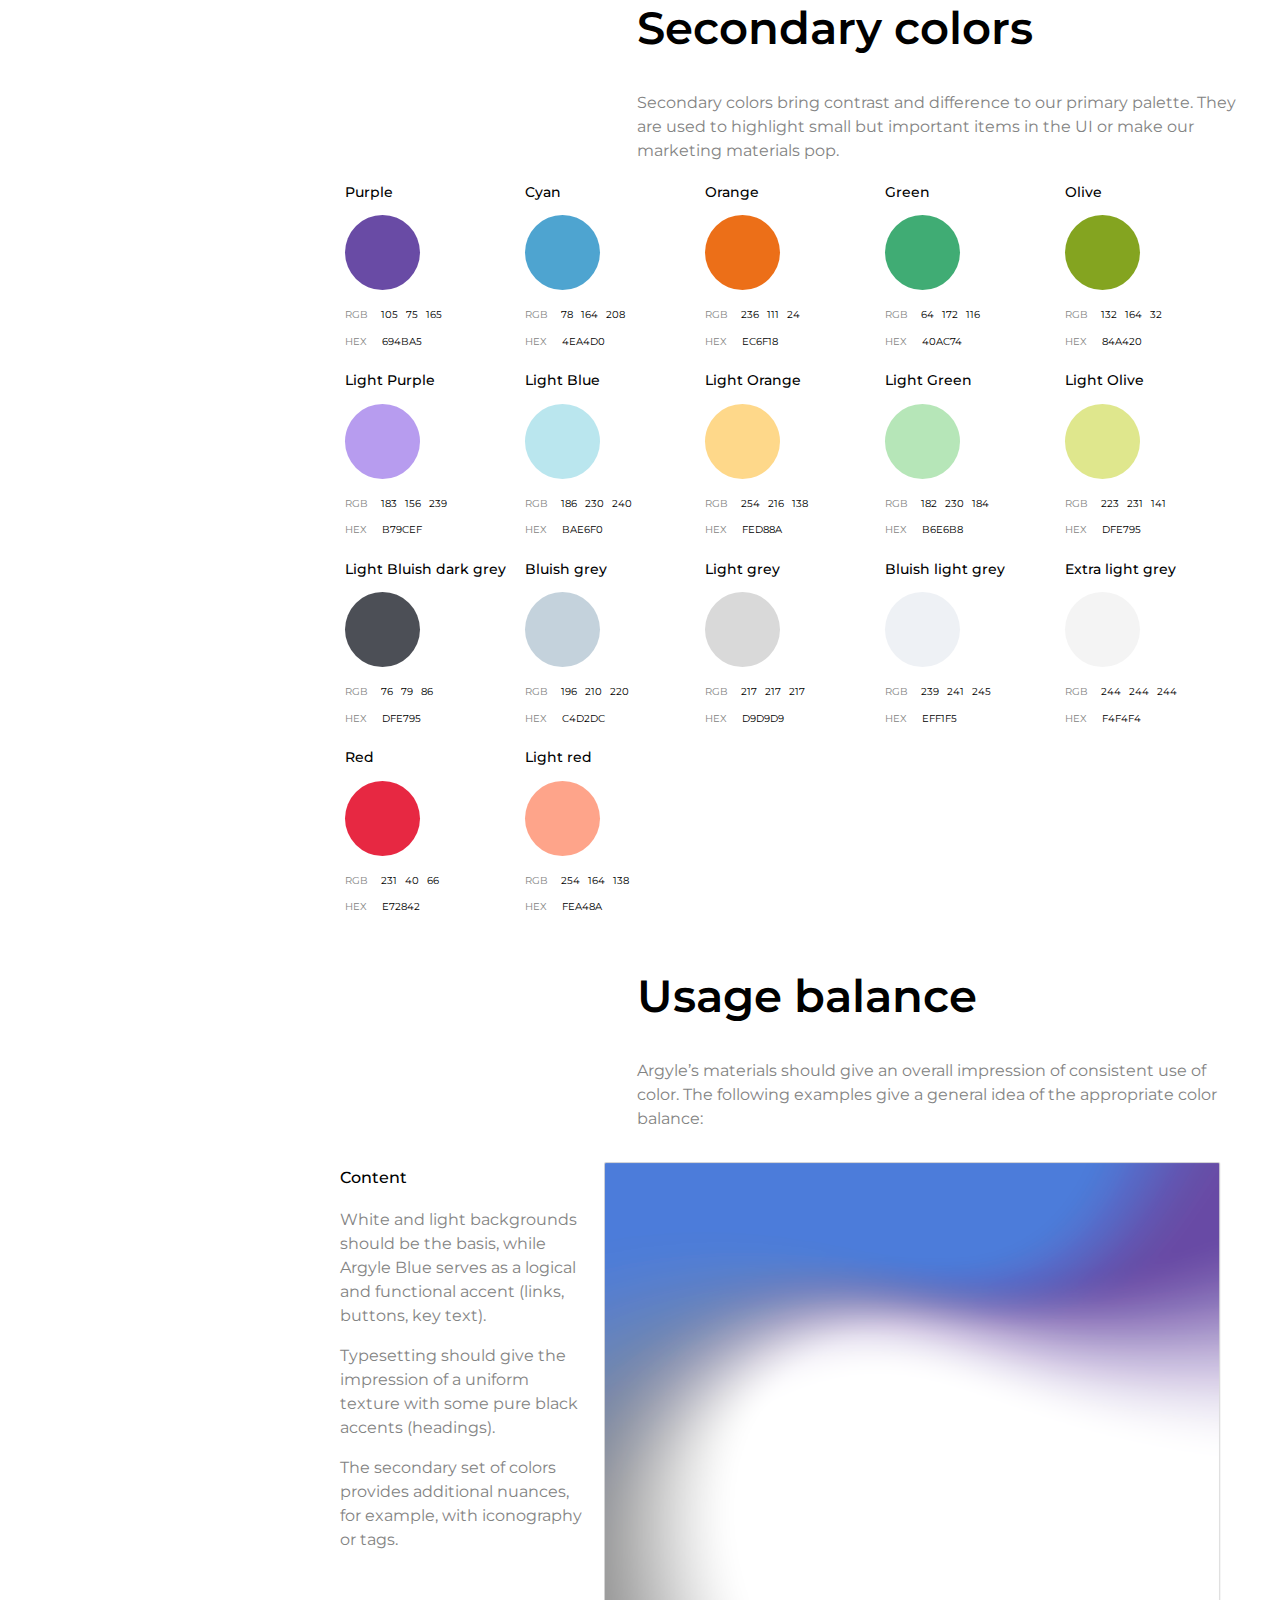
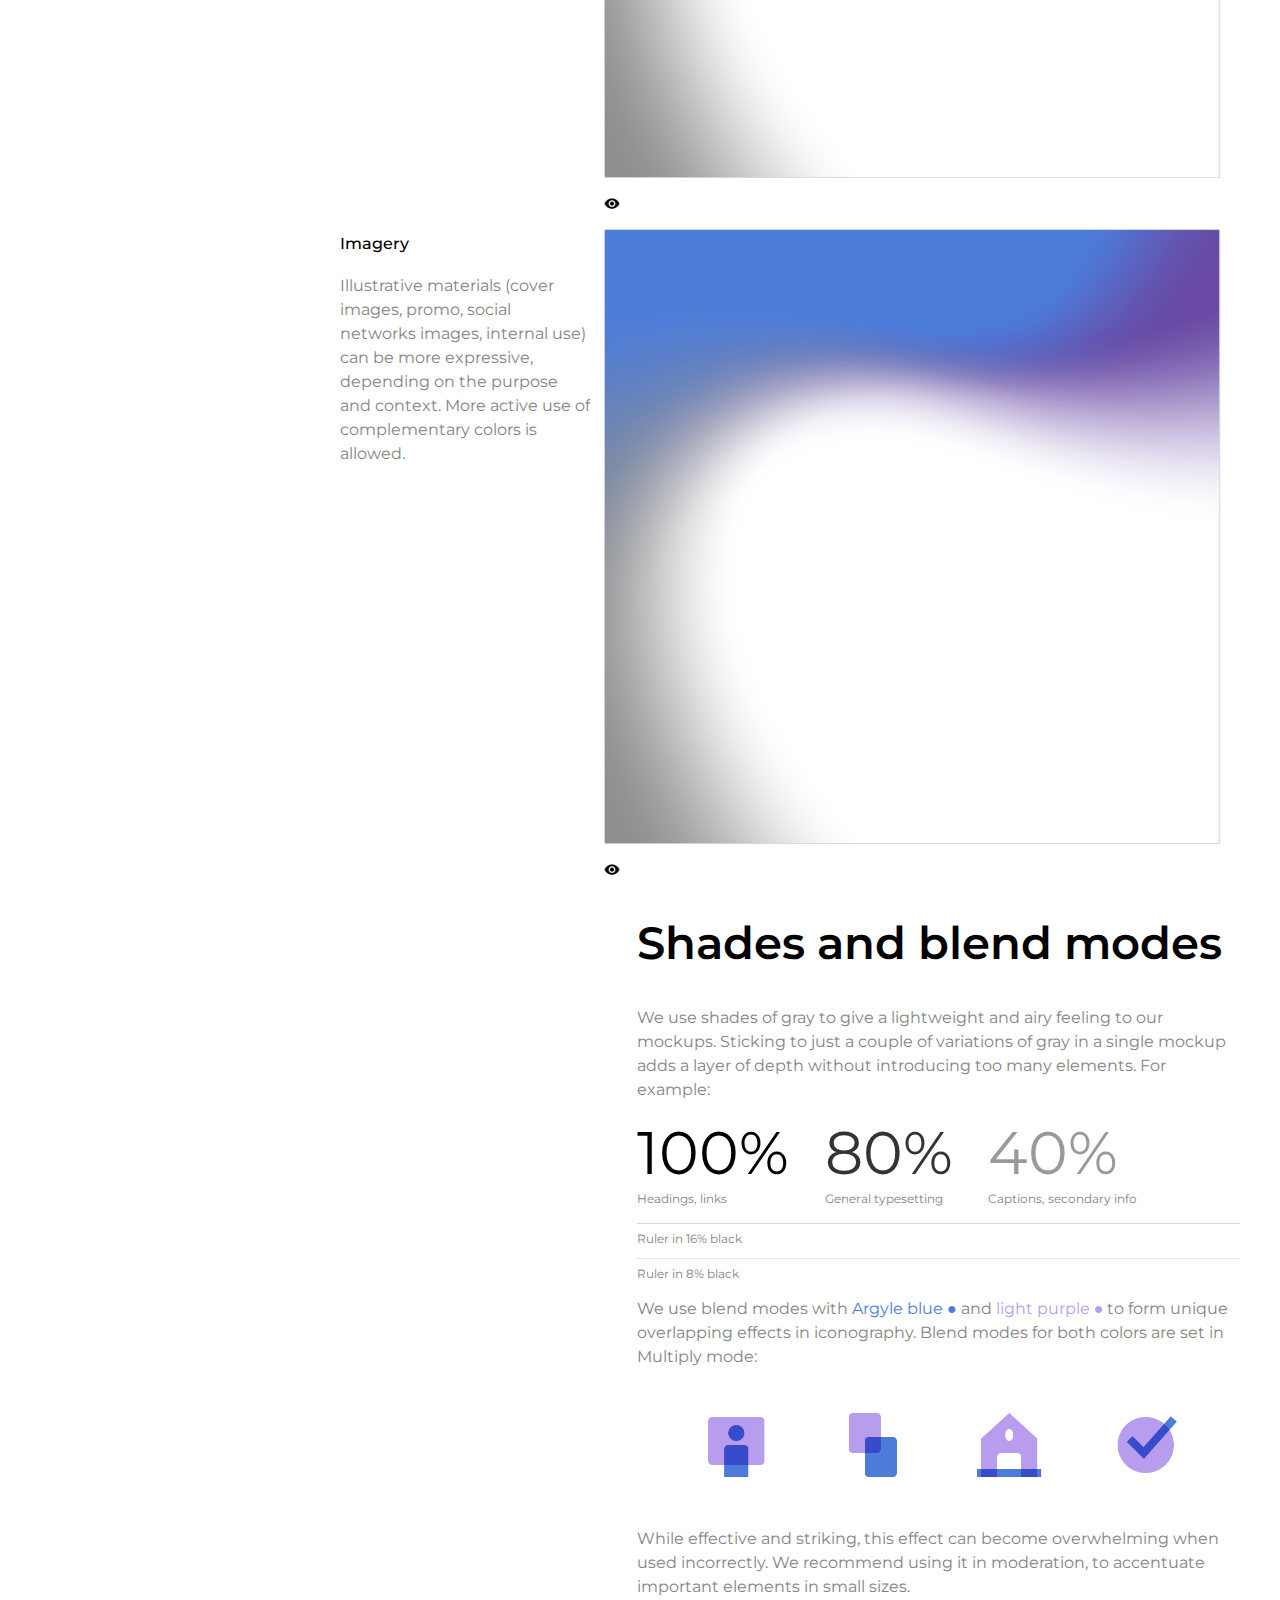
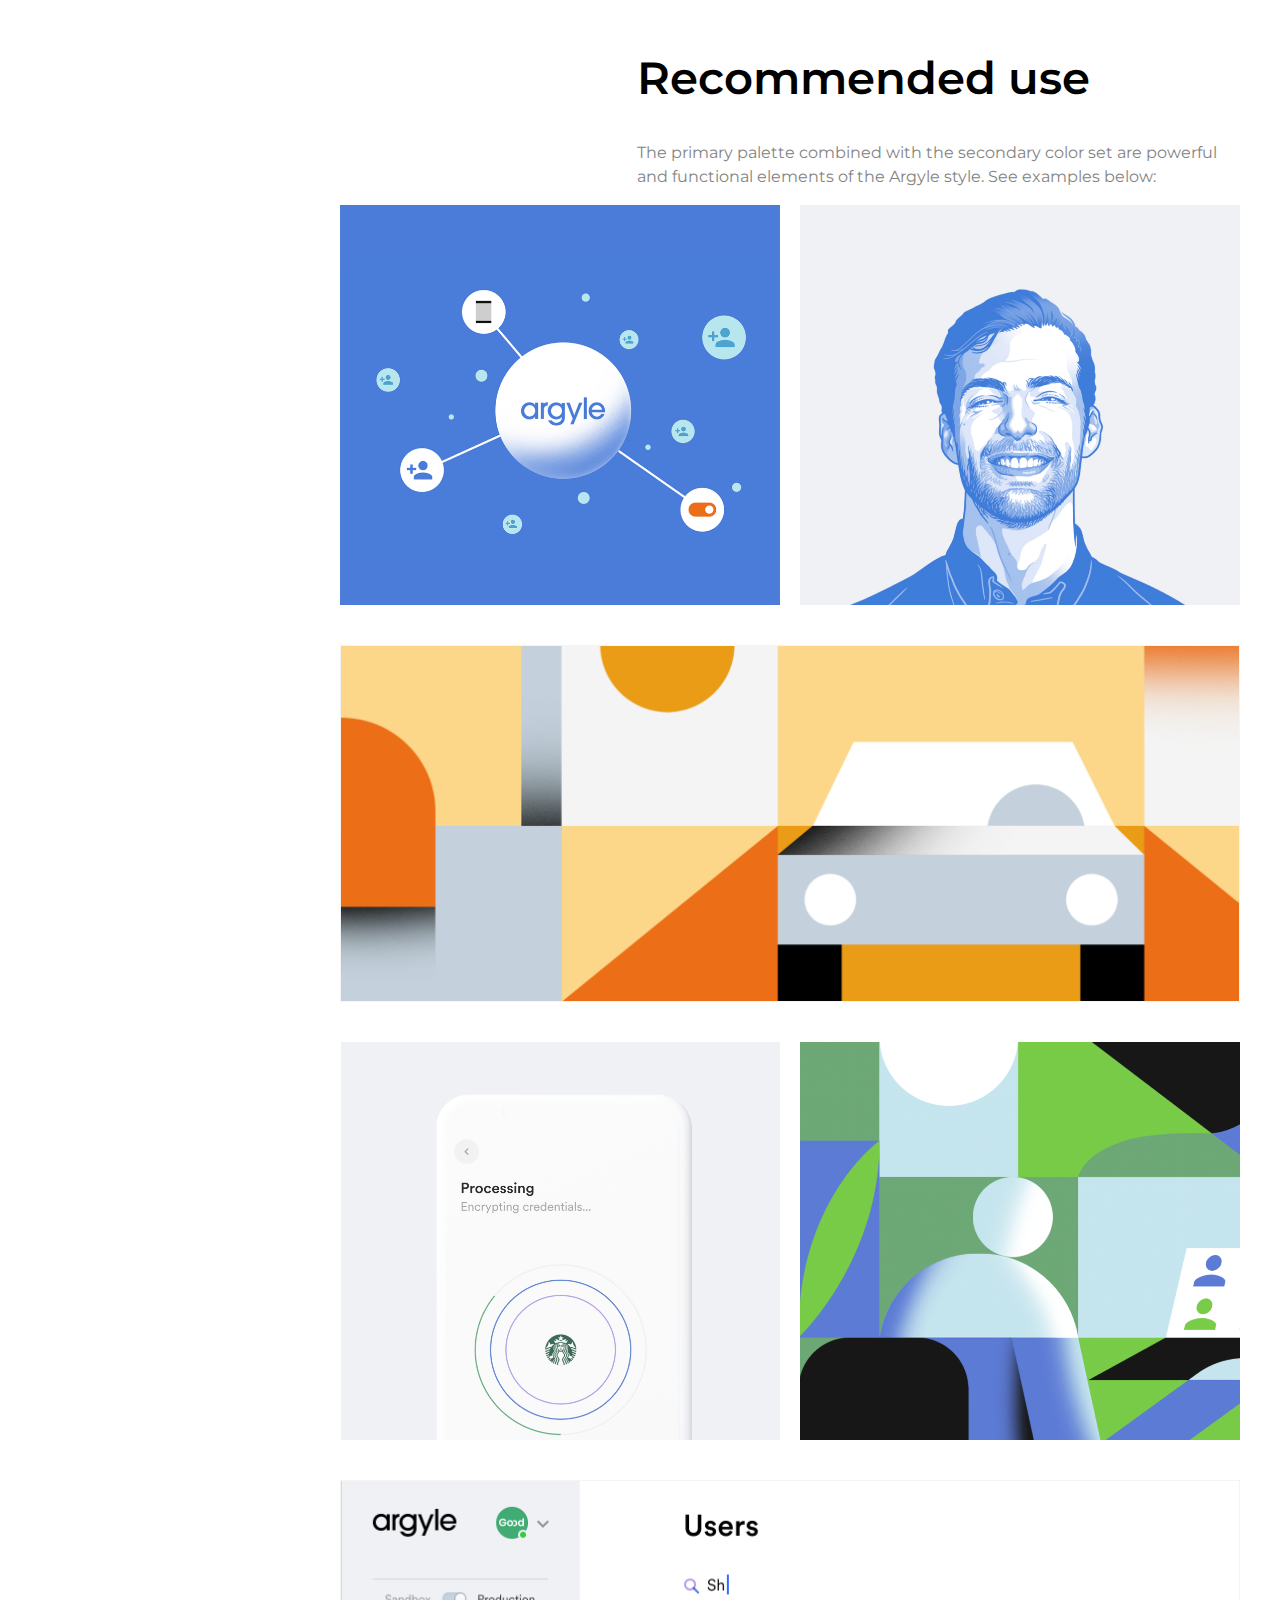
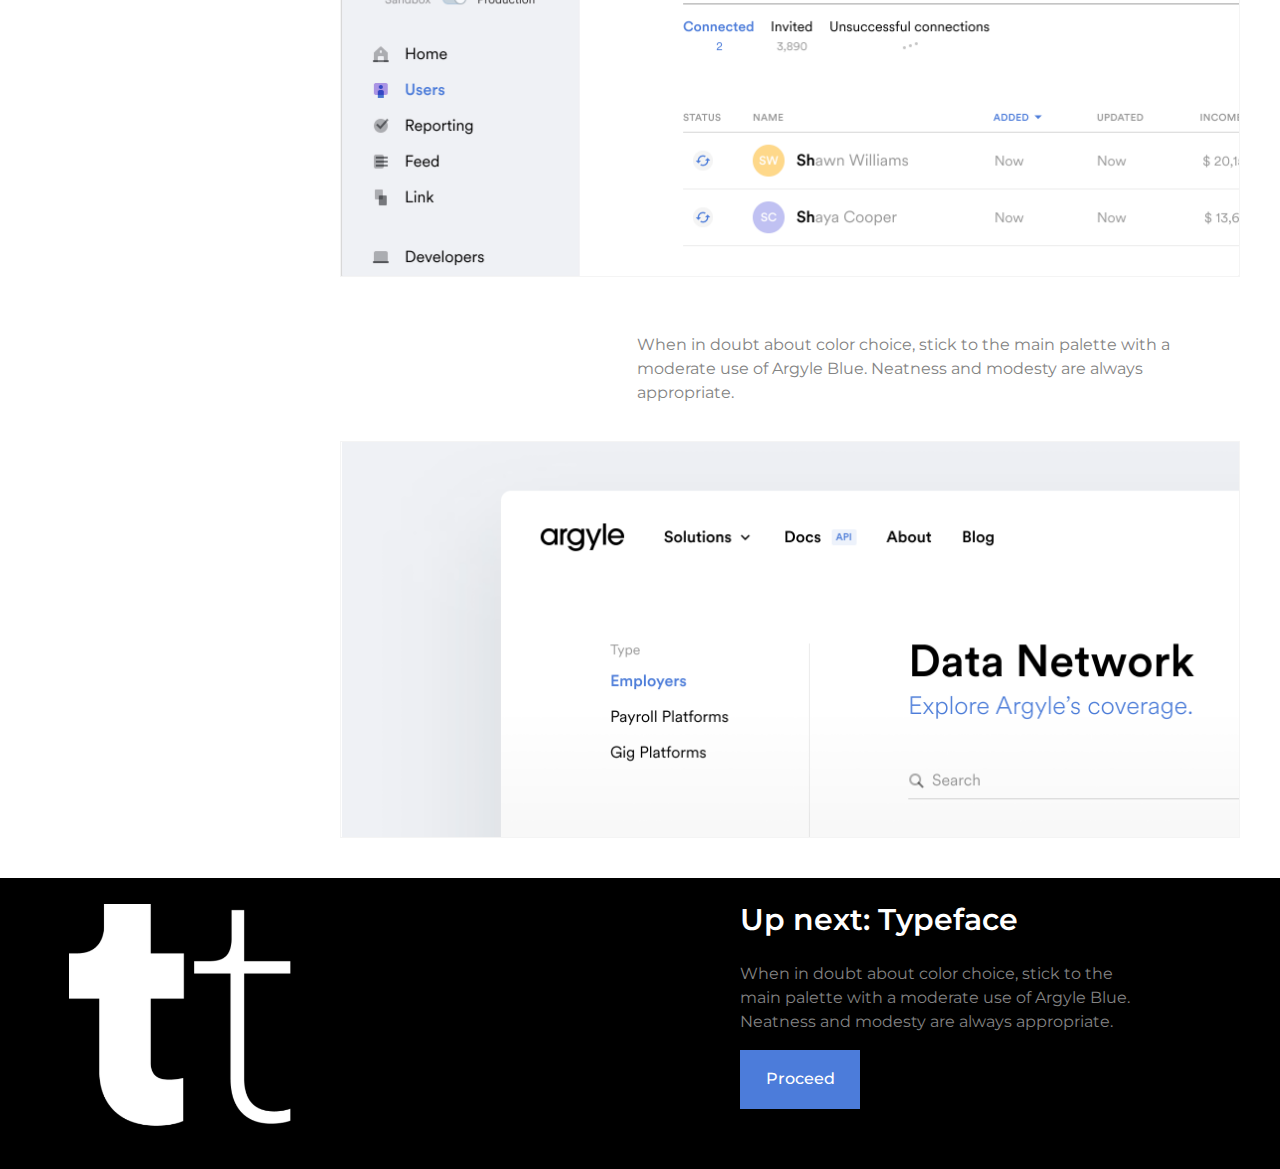
==== commit c448397c: "Code clean up" ====
--- a/index.html
+++ b/index.html
@@ -10,7 +10,9 @@
     </head>
 
 <body>
+        <!-- page container -->
     <div class="site__container">
+        <!-- page header -->
         <header class="header">
             <div class="site-name">
                 <h1><span class="site__name1">argyle</span><span class="site__name2">Styleguide</span></h1>
@@ -19,42 +21,48 @@
                 <ul class="navbar__list">
                     <li><a href="https://argyle.design/typeface/">Introduction</a></li>
                     <li><a href="https://argyle.design/logo/">Logotype</a></li>
-                    <li class="navbar__current"><a href="https://argyle.design/colors/">Colors</a></li>
+                    <li><a href="https://tweidenbach.github.io/argyle-styleguide-casestudy/"><span class="navbar__current">Colors</span></a></li>
                     <li><a href="https://argyle.design/typeface/">Typeface</a></li>
                 </ul>
             </div>
         </header>
         <div class="Aside-content__container">
+        <!-- aside page navbar -->
         <section class="asidenavbar">
             <h2 class="asidenavbor__menutitle">Colors</h2>
+
             <ul class="asidenavbar__list">
-                <li><a href="#!">Primary Pallete</a></li>
-                <li><a href="#!">Secondary colors</a></li>
-                <li><a href="#!">Usage balance</a></li>
-                <li><a href="#!">Shades and blend modes</a></li>
-                <li><a href="#!">Recommended use</a></li>
+                <li><a href="#primarypallete">Primary Pallete</a></li>
+                <li><a href="#secondarycolors">Secondary colors</a></li>
+                <li><a href="#usagebalance">Usage balance</a></li>
+                <li><a href="#shadesandblend">Shades and blend modes</a></li>
+                <li><a href="#recommendeduse">Recommended use</a></li>
             </ul>
         </section>
+        <!-- site main content -->
         <section class="main-content">
+            <!-- cover section -->
             <article class="cover">
                 <h2 class="cover__title">Colors</h2>
                 <p class="cover__headline">The brand colors make our company representation interesting, vivid, and unique.</p>
                 <img class="cover__image"
-                src="img/cover__image.png"
-                alt="Cover Image">
-            </article>
+                src="img/cover__image.png" alt="Cover Image">
+            </article>
+            <!-- section one -->
             <article class="sectionone">
-                <h2 class="section__title">Primary pallette</h2>
+                <h2 class="section__title" id="primarypallete">Primary pallette</h2>
                 <p class="section__headline">The primary colors are Argyle Blue, black, and white.
                 </p>
             </article>
             <article class="colorcardcontainer">
                 <div class="primarycolorcard">
                     <h2 class="primarycolorcard__title">Argyle blue</h2>
+
                     <div class="primarycolorcard__rgb">
                         <span class="primarycolorcard__rgb--title">RGB</span>
                         <span class="primarycolorcard__rgb--numbers">105  75  165</span>
                     </div>
+
                     <div class="primarycolorcard__hex">
                         <span class="primarycolorcard__hex--title">HEX</span>
                         <span class="primarycolorcard__hex--numbers">694BA5</span>
@@ -63,10 +71,12 @@
 
                 <div class="primarycolorcard__black">
                     <h2 class="primarycolorcard__title">Pure Black</h2>
+
                     <div class="primarycolorcard__rgb">
                         <span class="primarycolorcard__rgb--title">RGB</span>
                         <span class="primarycolorcard__rgb--numbers">0  0  0</span>
                     </div>
+
                     <div class="primarycolorcard__hex">
                         <span class="primarycolorcard__hex--title">HEX</span>
                         <span class="primarycolorcard__hex--numbers">000000</span>
@@ -75,24 +85,26 @@
     
                 <div class="primarycolorcard__white">
                     <h2 class="primarycolorcard__title--white">Pure White</h2>
+
                     <div class="primarycolorcard__rgb">
                         <span class="primarycolorcard__rgb--titlewhite">RGB</span>
                         <span class="primarycolorcard__rgb--numberswhite">0  0  0</span>
                     </div>
+
                     <div class="primarycolorcard__hexwhite">
                         <span class="primarycolorcard__hex--titlewhite">HEX</span>
                         <span class="primarycolorcard__hex--numberswhite">000000</span>
                     </div>
                 </div>
 
-            </article> <!--colorcardcontainer-->
-
+            </article>
             <article class="sectionone">
             <p class="section__headline">When printing, consult your printing service provider for the best possible match. For black and white, consider the maximum achievable color purity and contrast.
             </p>
             </article>
+            <!-- section two -->
             <article class="sectiontwo">
-                <h2 class="section__title">Secondary colors
+                <h2 class="section__title" id="secondarycolors">Secondary colors
                 </h2>
                 <p class="section__headline">Secondary colors bring contrast and difference to our primary palette. They are used to highlight small but important items in the UI or make our marketing materials pop.
                 </p>
@@ -101,10 +113,12 @@
                 <div class="colorcard">
                     <h2 class="colorcard__title">Purple</h2>
                     <span class="colorcard__dot"></span>
+
                     <div class="colorcard__rgb">
                         <span class="colorcard__rgb--title">RGB</span>
                         <span class="colorcard__rgb--numbers">105  75  165</span>
                     </div>
+
                     <div class="colorcard__hex">
                         <span class="colorcard__hex--title">HEX</span>
                         <span class="colorcard__hex--numbers">694BA5</span>
@@ -114,10 +128,12 @@
                 <div class="colorcard">
                     <h2 class="colorcard__title">Cyan</h2>
                     <span class="colorcard__dot--cyan"></span>
+
                     <div class="colorcard__rgb">
                         <span class="colorcard__rgb--title">RGB</span>
                         <span class="colorcard__rgb--numbers">78  164  208</span>
                     </div>
+
                     <div class="colorcard__hex">
                         <span class="colorcard__hex--title">HEX</span>
                         <span class="colorcard__hex--numbers">4EA4D0</span>
@@ -127,10 +143,12 @@
                 <div class="colorcard">
                     <h2 class="colorcard__title">Orange</h2>
                     <span class="colorcard__dot--orange"></span>
+
                     <div class="colorcard__rgb">
                         <span class="colorcard__rgb--title">RGB</span>
                         <span class="colorcard__rgb--numbers">236  111  24</span>
                     </div>
+
                     <div class="colorcard__hex">
                         <span class="colorcard__hex--title">HEX</span>
                         <span class="colorcard__hex--numbers">EC6F18</span>
@@ -140,10 +158,12 @@
                 <div class="colorcard">
                     <h2 class="colorcard__title">Green</h2>
                     <span class="colorcard__dot--green"></span>
+
                     <div class="colorcard__rgb">
                         <span class="colorcard__rgb--title">RGB</span>
                         <span class="colorcard__rgb--numbers">64  172  116</span>
                     </div>
+
                     <div class="colorcard__hex">
                         <span class="colorcard__hex--title">HEX</span>
                         <span class="colorcard__hex--numbers">40AC74</span>
@@ -153,10 +173,12 @@
                 <div class="colorcard">
                     <h2 class="colorcard__title">Olive</h2>
                     <span class="colorcard__dot--olive"></span>
+
                     <div class="colorcard__rgb">
                         <span class="colorcard__rgb--title">RGB</span>
                         <span class="colorcard__rgb--numbers">132  164  32</span>
                     </div>
+
                     <div class="colorcard__hex">
                         <span class="colorcard__hex--title">HEX</span>
                         <span class="colorcard__hex--numbers">84A420</span>
@@ -166,10 +188,12 @@
                 <div class="colorcard">
                     <h2 class="colorcard__title">Light Purple</h2>
                     <span class="colorcard__dot--lightpurple"></span>
+
                     <div class="colorcard__rgb">
                         <span class="colorcard__rgb--title">RGB</span>
                         <span class="colorcard__rgb--numbers">183  156  239</span>
                     </div>
+
                     <div class="colorcard__hex">
                         <span class="colorcard__hex--title">HEX</span>
                         <span class="colorcard__hex--numbers">B79CEF</span>
@@ -179,10 +203,12 @@
                 <div class="colorcard">
                     <h2 class="colorcard__title">Light Blue</h2>
                     <span class="colorcard__dot--lightblue"></span>
+
                     <div class="colorcard__rgb">
                         <span class="colorcard__rgb--title">RGB</span>
                         <span class="colorcard__rgb--numbers">186  230  240</span>
                     </div>
+
                     <div class="colorcard__hex">
                         <span class="colorcard__hex--title">HEX</span>
                         <span class="colorcard__hex--numbers">BAE6F0</span>
@@ -192,10 +218,12 @@
                 <div class="colorcard">
                     <h2 class="colorcard__title">Light Orange</h2>
                     <span class="colorcard__dot--lightorange"></span>
+
                     <div class="colorcard__rgb">
                         <span class="colorcard__rgb--title">RGB</span>
                         <span class="colorcard__rgb--numbers">254  216  138</span>
                     </div>
+
                     <div class="colorcard__hex">
                         <span class="colorcard__hex--title">HEX</span>
                         <span class="colorcard__hex--numbers">FED88A</span>
@@ -205,10 +233,12 @@
                 <div class="colorcard">
                     <h2 class="colorcard__title">Light Green</h2>
                     <span class="colorcard__dot--lightgreen"></span>
+
                     <div class="colorcard__rgb">
                         <span class="colorcard__rgb--title">RGB</span>
                         <span class="colorcard__rgb--numbers">182  230  184</span>
                     </div>
+
                     <div class="colorcard__hex">
                         <span class="colorcard__hex--title">HEX</span>
                         <span class="colorcard__hex--numbers">B6E6B8</span>
@@ -218,10 +248,12 @@
                 <div class="colorcard">
                     <h2 class="colorcard__title">Light Olive</h2>
                     <span class="colorcard__dot--lightolive"></span>
+
                     <div class="colorcard__rgb">
                         <span class="colorcard__rgb--title">RGB</span>
                         <span class="colorcard__rgb--numbers">223 231 141</span>
                     </div>
+
                     <div class="colorcard__hex">
                         <span class="colorcard__hex--title">HEX</span>
                         <span class="colorcard__hex--numbers">DFE795</span>
@@ -231,10 +263,12 @@
                 <div class="colorcard">
                     <h2 class="colorcard__title">Light Bluish dark grey</h2>
                     <span class="colorcard__dot--bdg"></span>
+
                     <div class="colorcard__rgb">
                         <span class="colorcard__rgb--title">RGB</span>
                         <span class="colorcard__rgb--numbers">76 79 86</span>
                     </div>
+
                     <div class="colorcard__hex">
                         <span class="colorcard__hex--title">HEX</span>
                         <span class="colorcard__hex--numbers">DFE795</span>
@@ -244,10 +278,12 @@
                 <div class="colorcard">
                     <h2 class="colorcard__title">Bluish grey</h2>
                     <span class="colorcard__dot--bluishgrey"></span>
+
                     <div class="colorcard__rgb">
                         <span class="colorcard__rgb--title">RGB</span>
                         <span class="colorcard__rgb--numbers">196 210 220</span>
                     </div>
+
                     <div class="colorcard__hex">
                         <span class="colorcard__hex--title">HEX</span>
                         <span class="colorcard__hex--numbers">C4D2DC</span>
@@ -257,10 +293,12 @@
                 <div class="colorcard">
                     <h2 class="colorcard__title">Light grey</h2>
                     <span class="colorcard__dot--lightgrey"></span>
+
                     <div class="colorcard__rgb">
                         <span class="colorcard__rgb--title">RGB</span>
                         <span class="colorcard__rgb--numbers">217 217 217</span>
                     </div>
+
                     <div class="colorcard__hex">
                         <span class="colorcard__hex--title">HEX</span>
                         <span class="colorcard__hex--numbers">D9D9D9</span>
@@ -319,10 +357,11 @@
                     </div>
                 </div>
             </article>
+            <!-- section three -->
             <article class="sectionthree">
-                    <h2 class="section__title">Usage balance</h2>
-                    <p class="section__headline">Argyle’s materials should give an overall impression of consistent use of color. The following examples give a general idea of the appropriate color balance:
-                    </p>
+                <h2 class="section__title" id="usagebalance">Usage balance</h2>
+                <p class="section__headline">Argyle’s materials should give an overall impression of consistent use of color. The following examples give a general idea of the appropriate color balance:
+                </p>
             </article>
             <article class="usage balance">
             <div class="usagebalance__container">
@@ -332,9 +371,9 @@
                     <p class="section__headline">Typesetting should give the impression of a uniform texture with some pure black accents (headings).</p>
                     <p class="section__headline">The secondary set of colors provides additional nuances, for example, with iconography or tags.</p>
                 </div>
+
                 <div class="usagebalance__image">
-                <img class="usagebalance__image1" src="../components/img/argyleStyleguideImages/Sectionthree/sectionthreecard__image.png"
-                alt="gradient image placeholder">
+                    <img class="usagebalance__image1" src="img/sectionthreecard__image.png" alt="gradient image placeholder">
                 </div>
             </div>
 
@@ -343,87 +382,103 @@
                     <h4>Imagery</h4>
                     <p class="section__headline">Illustrative materials (cover images, promo, social networks images, internal use) can be more expressive, depending on the purpose and context. More active use of complementary colors is allowed.</p>
                 </div>
+
                 <div class="usagebalance__image">
-                <img class="usagebalance__image1" src="../components/img/argyleStyleguideImages/Sectionthree/sectionthreecard__image.png"
-                alt="gradient image placeholder">
+                    <img class="usagebalance__image1" src="img/sectionthreecard__image.png" alt="gradient image placeholder">
                 </div>
             </div>
             </article>
+            <!-- section four -->
             <article class="sectionfour">
-                <h2 class="section__title">Shades and blend modes</h2>
+                <h2 class="section__title" id="shadesandblend">Shades and blend modes</h2>
+
                 <p class="section__headline">We use shades of gray to give a lightweight and airy feeling to our mockups. Sticking to just a couple of variations of gray in a single mockup adds a layer of depth without introducing too many elements. For example:
                 </p>
+
                 <div class="sectionfourflex">
                     <div class="sectionfour100">
                         <p class="sectionfour__100">100%</p>
                         <p class="sectionfourflex__headline">Headings, links</p>
                     </div> 
+
                     <div class="sectionfour80">
                         <p class="sectionfour__80">80%</p>
                         <p class="sectionfourflex__headline">General typesetting</p>
                     </div>
+
                     <div class="sectionfour40">
                         <p class="sectionfour__40">40%</p>
                         <p class="sectionfourflex__headline">Captions, secondary info</p>
                     </div>
                 </div>
+
                 <div class="sectionfourruler">
                     <div class="ruler">
                         <p class="ruler__headline16">Ruler in 16% black</p>
                         <p class="ruler__headline8">Ruler in 8% black</p>
                     </div>
                 </div>
+
                 <p class="section__headline">We use blend modes with <span class="blue"> Argyle blue &#x25cf; </span> and <span class="lightpurple"> light purple &#x25cf; </span> to form unique overlapping effects in iconography. Blend modes for both colors are set in Multiply mode:</p>
-                <!-- <div>
-                    <img src="img/shade__image(s).png"
+
+                <div>
+                    <img class="sectionfour__image" src="img/shade__image(s).png"
                     alt="gradient image placeholder">
-                </div> -->
+                </div>
+
                 <p class="section__headline">While effective and striking, this effect can become overwhelming when used incorrectly. We recommend using it in moderation, to accentuate important elements in small sizes. </p>
             </article>
+            <!-- section five -->
             <article class="sectionfive">
-                <h2 class="section__title">Recommended use</h2>
+                <h2 class="section__title" id="recommendeduse">Recommended use</h2>
                 <p class="section__headline">The primary palette combined with the secondary color set are powerful and functional elements of the Argyle style. See examples below:</p>
             </article>
-            <article class="ru">
-            <div class="ru__container">
-                <div class="ru__smallimage">
-                    <img class="image1" src="../components/img/argyleStyleguideImages/Sectionfive/sectionfive__imagesmall1.png" alt="small image 1">
-                    <img class="image2" src="../components/img/argyleStyleguideImages/Sectionfive/sectionfive__imagesmall2.png" alt="small image 2">
-                </div>
-                <div class="ru__largeimage">
-                    <img class="largeimage1" src="../components/img/argyleStyleguideImages/Sectionfive/sectionfive__imageslarge1.png" alt="large image 1">
-                </div>
-    
-                <div class="ru__smallimage">
-                    <img class="image1" src="../components/img/argyleStyleguideImages/Sectionfive/sectionfive__imagesmall3.png" alt="small image 3">
-                    <img class="image2" src="../components/img/argyleStyleguideImages/Sectionfive/sectionfive__imagesmall4.png" alt="small image 4">
-                </div>
-                <div class="ru__largeimage">
-                    <img class="largeimage1" src="../components/img/argyleStyleguideImages/Sectionfive/sectionfive__imageslarge2.png" alt="large image 2">
-                </div>
-                <div class="sectionfive">
-                <p class="section__headline">When in doubt about color choice, stick to the main palette with a moderate use of Argyle Blue. Neatness and modesty are always appropriate.</p>
-                </div>
-                <div class="ru__largeimage">
-                    <img class="largeimage1" src="img/sectionfive__imageslarge3.png" 
-                    alt="large image 3">
-                </div>
-            </div>
+            <article class="ru grid">
+                <div class="ru__container">
+                    <div class="ru__smallimage">
+                        <img class="image1" src="img/sectionfive__imagesmall1.png" alt="small image 1">
+                        <img class="image2" src="img/sectionfive__imagesmall2.png" alt="small image 2">
+                    </div>
+
+                    <div class="ru__largeimage">
+                        <img class="largeimage1" src="img/sectionfive__imageslarge1.png" alt="large image 1">
+                    </div>
+        
+                    <div class="ru__smallimage">
+                        <img class="image1" src="img/sectionfive__imagesmall3.png" alt="small image 3">
+                        <img class="image2" src="img/sectionfive__imagesmall4.png" alt="small image 4">
+                    </div>
+
+                    <div class="ru__largeimage">
+                        <img class="largeimage1" src="img/sectionfive__imageslarge2.png" alt="large image 2">
+                    </div>
+
+                    <div class="sectionfive">
+                        <p class="section__headline">When in doubt about color choice, stick to the main palette with a moderate use of Argyle Blue. Neatness and modesty are always appropriate.</p>
+                    </div>
+                    
+                    <div class="ru__largeimage">
+                        <img class="largeimage1" src="img/sectionfive__imageslarge3.png" 
+                        alt="large image 3">
+                    </div>
+                </div>
             </article>
         </section>
         </div>
     </div>
-
+        <!-- page footer -->
     <footer class="footercolor">
         <div class="footercontainer">
-            <img class="footer__image" src="../components/img/argyleStyleguideImages/footer/footer__image.png" 
+            <img class="footer__image" src="img/footer__image.png" 
             alt="footer image">
             <div class="footer__content">
                 <h2 class="section__title1">Up next: Typeface</h2>
                 <p class="section__headline">When in doubt about color choice, stick to the main palette with a moderate use of Argyle Blue. Neatness and modesty are always appropriate.</p>
-                <p> <span class="footer__button">
-                    Proceed
-                </span></p>
+                <p> 
+                    <a href="https://argyle.design/typeface/">
+                        <span class="footer__button">Proceed</span>
+                    </a>
+                </p>
             </div>
         </div>
     </footer>
--- a/css/main.css
+++ b/css/main.css
@@ -1,3 +1,5 @@
+/* page structure */
+
 :root {
   --font-sans-serif: Montserrat, sans-serif;
   --argyle: Poppins, sans-serif;
@@ -33,64 +35,92 @@
     box-sizing: inherit;
 }
 
+img {
+  display: block;
+}
+
+body {
+  font-family: var(--font-sans-serif);
+
+}
+
+/* defined headings */
+h4 {
+  font-size: 16px;
+  font-weight: 500;
+}
+
+/* links */
+a {
+  text-decoration: none;
+}
+
+/* unvisited link */
+a:link {
+  color: var(--black);
+}
+
+/* visited link */
+a:visited {
+  color: var(--black);
+}
+
+/* mouse over link */
+a:hover {
+  color: var(--blue);
+}
+
+/* selected link */
+a:active {
+  color: var(--blue);
+}
+
+/* site grid and page containers */
 .site__container {
   max-width: 1200px;
   margin: auto;
 }
 
-img {
-  display: block;
-}
-
-body {
-  font-family: var(--font-sans-serif);
-
-}
-/*page css*/
+.main-content{
+  grid-column: 2;
+ }
+
+.Aside-content__container {
+  display: grid;
+  grid-template-columns: 1fr 3fr;
+  margin-top: 75px
+  }
+  
+.asidenavbar {
+  grid-row-end: span 2;
+  }
+
+/* header - site name and site navbar */
 .header{
   display: flex;
   flex-wrap: wrap;
   align-items: center;
   justify-content: space-between;
-}
-
-.Aside-content__container {
-display: grid;
-grid-template-columns: 1fr 3fr;
-}
-
-.asidenavbar {
-grid-row-end: span 2;
-}
-
-
-.main-content{
- grid-column: 2;
-}
-
-/*components css*/
-h4 {
-  font-size: 16px;
-  font-weight: 500;
-  /* padding-left: 20px; */
+  margin-top: 20px;
 }
 
 .site__name1 {
-font-family: poppins;
-font-weight: 400;
-font-size: 33px;
-padding-left: 10px;
+  font-family: poppins;
+  font-weight: 400;
+  font-size: 33px;
+  padding-left: 10px;
 }
 
 .site__name2 {
-color: var(--blue);
-font-weight: 300;
-font-size: 26px;
-padding-left: 10px;
+  color: var(--blue);
+  font-weight: 300;
+  font-size: 26px;
+  padding-left: 10px;
+  margin-right: 20px;
 }
 
 .page-header__color {
-border-bottom: 20px solid var(--blue);
+  border-bottom: 20px solid var(--blue);
 }
 
 .page-header{
@@ -110,13 +140,14 @@
   display: flex;
   flex-wrap: wrap;
   align-items: center;
+  margin-right: 200px;
 }
 
 .navbar__list {
-list-style: none;
-text-decoration: none;
-display: flex;
-padding: 0;
+  list-style: none;
+  text-decoration: none;
+  display: flex;
+  padding: 0;
 }
 
 .navbar__list li {
@@ -125,13 +156,15 @@
 }
 
 .navbar__current {
-color:var(--argyle);
-}
-
+  color: var(--blue);
+}
+
+/* aside navbar */
 .asidenavbor__menutitle {
-font-size: 15px;
-font-weight: 400;
-padding-left: 10px;
+  font-size: 15px;
+  font-weight: 400;
+  padding-left: 10px;
+  margin-top: 60px;
 }
 
 .asidenavbar__list {
@@ -148,32 +181,19 @@
   padding-bottom: 3px;
 }
 
-a {
-  text-decoration: none;
-}
-
-/* unvisited link */
-a:link {
-  color: var(--black);
-}
-
-/* visited link */
-a:visited {
-  color: var(--black);
-}
-
-/* mouse over link */
-a:hover {
-  color: var(--blue);
-}
-
-/* selected link */
-a:active {
-  color: var(--blue);
-}
-
+/* cover section */
+.cover__title {
+  font-size: 60px;
+  font-weight: 600;
+  margin-left: 33%;
+}
+
+.cover__image {
+  margin-top: 20px;
+  max-width: 100%;
+  height: auto;
+}
 .cover__headline {
-  /* width: 575px; */
   font-weight: 300;
   font-size: 30px;
   line-height: 1.3;
@@ -183,23 +203,10 @@
   margin-bottom: 4rem;
 }
 
-.section__headline {
-  font-weight: 400;
-  font-size: 16px;
-  line-height: 1.5;
-  color: var(--gray);
-}
-
-.cover__title {
-  font-size: 60px;
-  font-weight: 600;
+/* section 1,2,3,4,5 uniform components */
+.sectionone, .sectiontwo, .sectionthree, .sectionfour, .sectionfive {
+  display:inline-block;
   margin-left: 33%;
-  }
-
-.cover__image {
-  margin-top: 20px;
-  max-width: 100%;
-  height: auto;
 }
 
 .section__title {
@@ -207,34 +214,20 @@
   font-weight: 600;
 }
 
-.sectionone, .sectiontwo, .sectionthree {
-  display:inline-block;
-  margin-left: 33%;
-}
-.sectiontwo,{
-  display:inline-block;
-  margin-left: 33%;
-}
-
-.sectionthree {
-  display:inline-block;
-  margin-left: 33%;
-}
-
-.sectionfour {
-  display:inline-block;
-  margin-left: 33%;
-}
-.sectionfive {
-  display:inline-block;
-  margin-left: 33%;
-}
-
+.section__headline {
+  font-weight: 400;
+  font-size: 16px;
+  line-height: 1.5;
+  color: var(--gray);
+}
+
+/* section one specific components */
 .sectionone__image {
   width: 75%;
   max-width: 600px;
 }
 
+/* section one card */
 .card__title {
   font-size: 28px;
   font-weight: 500;
@@ -249,11 +242,11 @@
 }
 
 .primarycolorcard {
-width: 275px;
-height: 450px;
-background-color: #4c7cda;
-margin: 10px;
-box-sizing: border-box;
+  width: 275px;
+  height: 450px;
+  background-color: #4c7cda;
+  margin: 10px;
+  box-sizing: border-box;
 }
 
 .primarycolorcard__black {
@@ -265,11 +258,11 @@
 }
 
 .primarycolorcard__title {
-font-size: 12px;
-font-weight: 500;
-color: var(--white);
-padding: 15px;
-margin: 0px;
+  font-size: 12px;
+  font-weight: 500;
+  color: var(--white);
+  padding: 15px;
+  margin: 0px;
 }
 
 .primarycolorcard__rgb {
@@ -362,6 +355,7 @@
   margin: 5px;
 }
 
+/* section two card */
 .colorcard {
   width: 110 px;
   box-sizing: border-box;
@@ -374,6 +368,7 @@
   margin-top: 0px;
   margin-bottom: 15px;
 }
+
 .colorcard__dot {
   height: 75px;
   width: 75px;
@@ -511,10 +506,10 @@
 }
 
 .colorcard__rgb {
-padding: 15px 0px;
-font-size: 10px;
-
-}
+  padding: 15px 0px;
+  font-size: 10px;
+}
+
 .colorcard__rgb--title {
   font-family: Montserrat;
   color: var(--gray);
@@ -525,10 +520,12 @@
   font-weight: 400;
   word-spacing: 5px;
 }
+
 .colorcard__hex {
   padding-bottom: 15px;
   font-size: 10px;
-  }
+}
+
 .colorcard__hex--title {
   font-family: Montserrat;
   color: var(--gray);
@@ -539,6 +536,7 @@
   font-weight: 400;
 }
 
+/* section three specific components */
 .usagebalance__container {
   display: flex;
   flex-direction: row;
@@ -556,9 +554,10 @@
 }
 
 .usagebalance__image1 {
-max-width:100%
-}
-
+  max-width:100%
+}
+
+/* section four specific components */
 .sectionfourflex {
   max-width: 500px;
   display: flex;
@@ -583,9 +582,13 @@
 }
 
 .sectionfourflex__headline {
-color: var(--gray);
-font-size: 12px;
-margin-top: 5px;
+  color: var(--gray);
+  font-size: 12px;
+  margin-top: 5px;
+}
+
+.sectionfour__image {
+  max-width:100%
 }
 
 .blue {
@@ -612,6 +615,7 @@
   margin-top: 5px;
 }
 
+/* section five specific components */
 .ru__container {
   max-width: 900px;
 }
@@ -644,20 +648,20 @@
   height: auto;
 }
 
-
+/* footer  */
 .footercolor {
   background-color: var(--black);
 }
 
 .footercontainer {
-/* max-width: 1400px; */
-display: flex;
-justify-content: space-between;
-margin: auto;
+  max-width: 1200px;
+  display: flex;
+  justify-content: space-between;
+  margin: auto;
 }
 
 .footer__image1 {
- max-width: 100%;
+  max-width: 100%;
 }
 
 .footer__image {
@@ -681,12 +685,12 @@
 }
 
 .footer__button {
-display: block;
-text-align: center;
-width: 120px;
-font-weight: 500;
-color: var(--white);
-background-color: var(--blue);
-padding: 20px;
-}
-
+  display: block;
+  text-align: center;
+  width: 120px;
+  font-weight: 500;
+  color: var(--white);
+  background-color: var(--blue);
+  padding: 20px;
+}
+
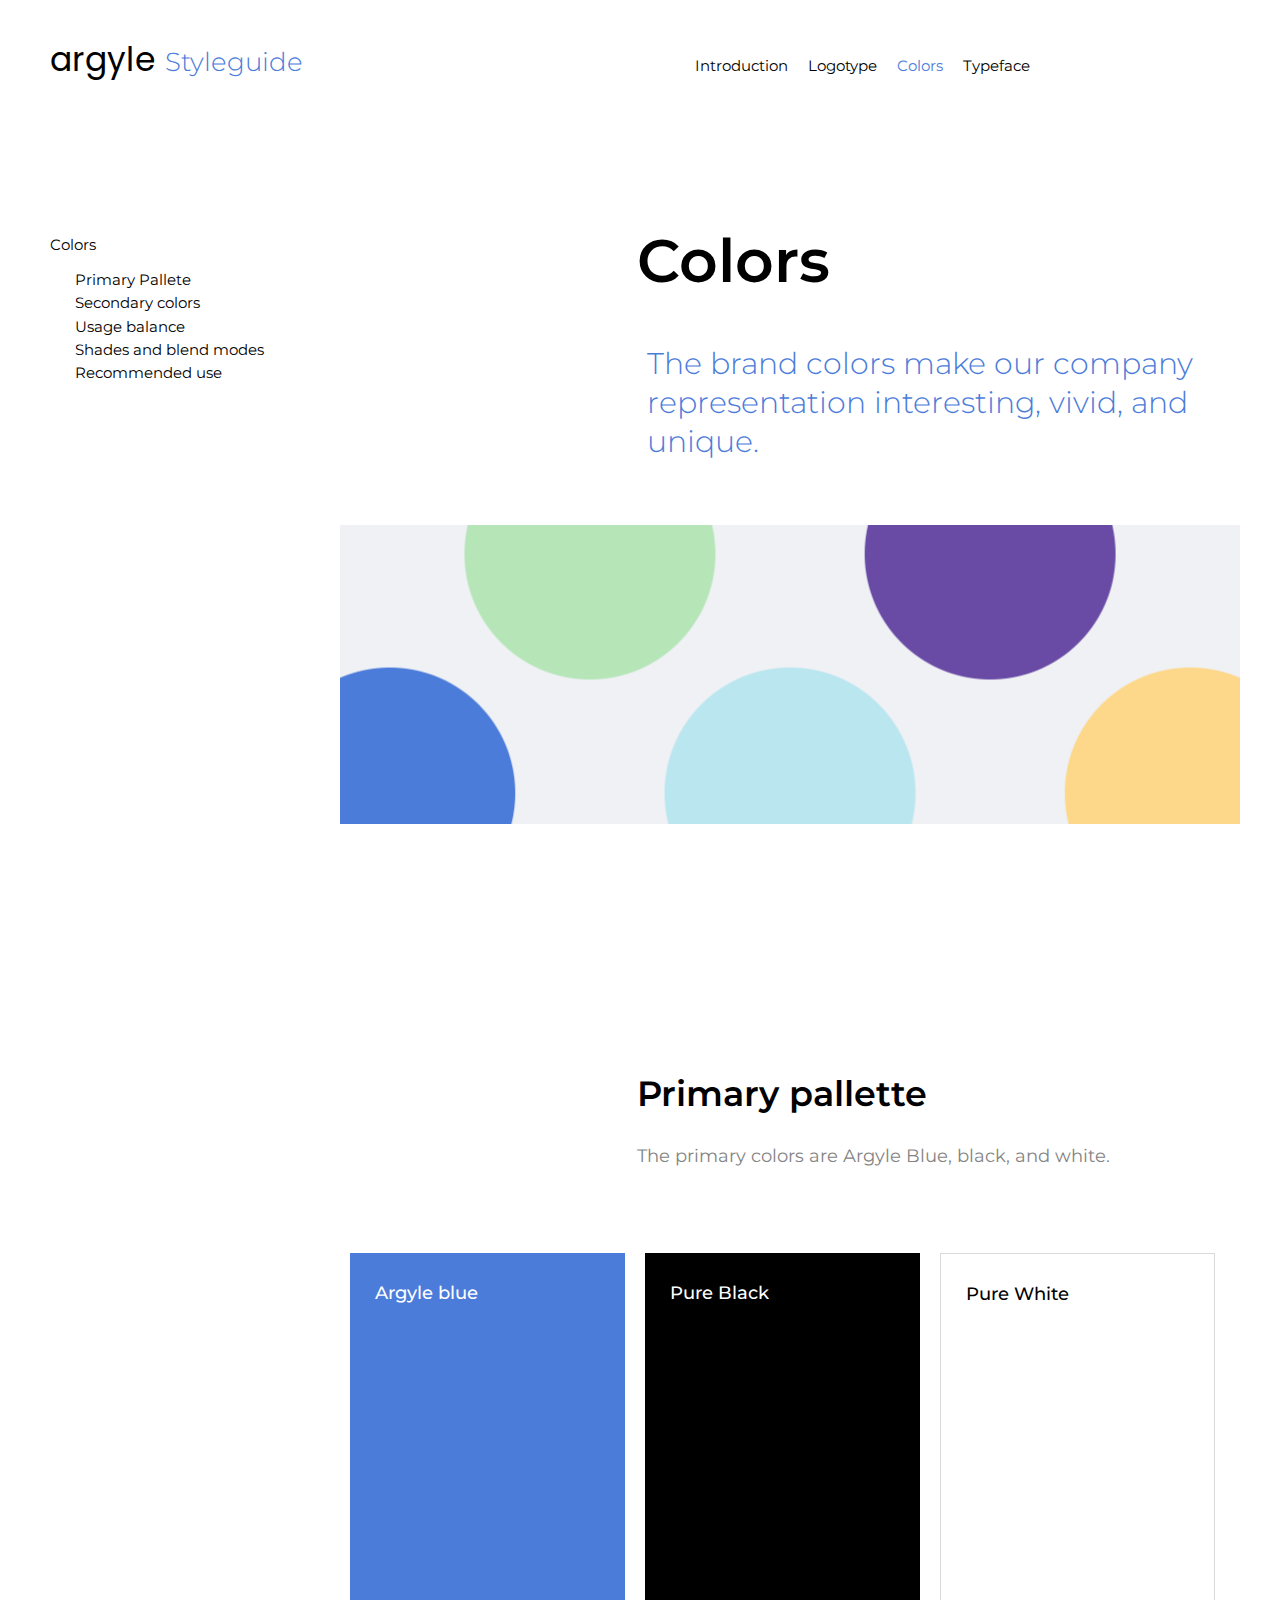
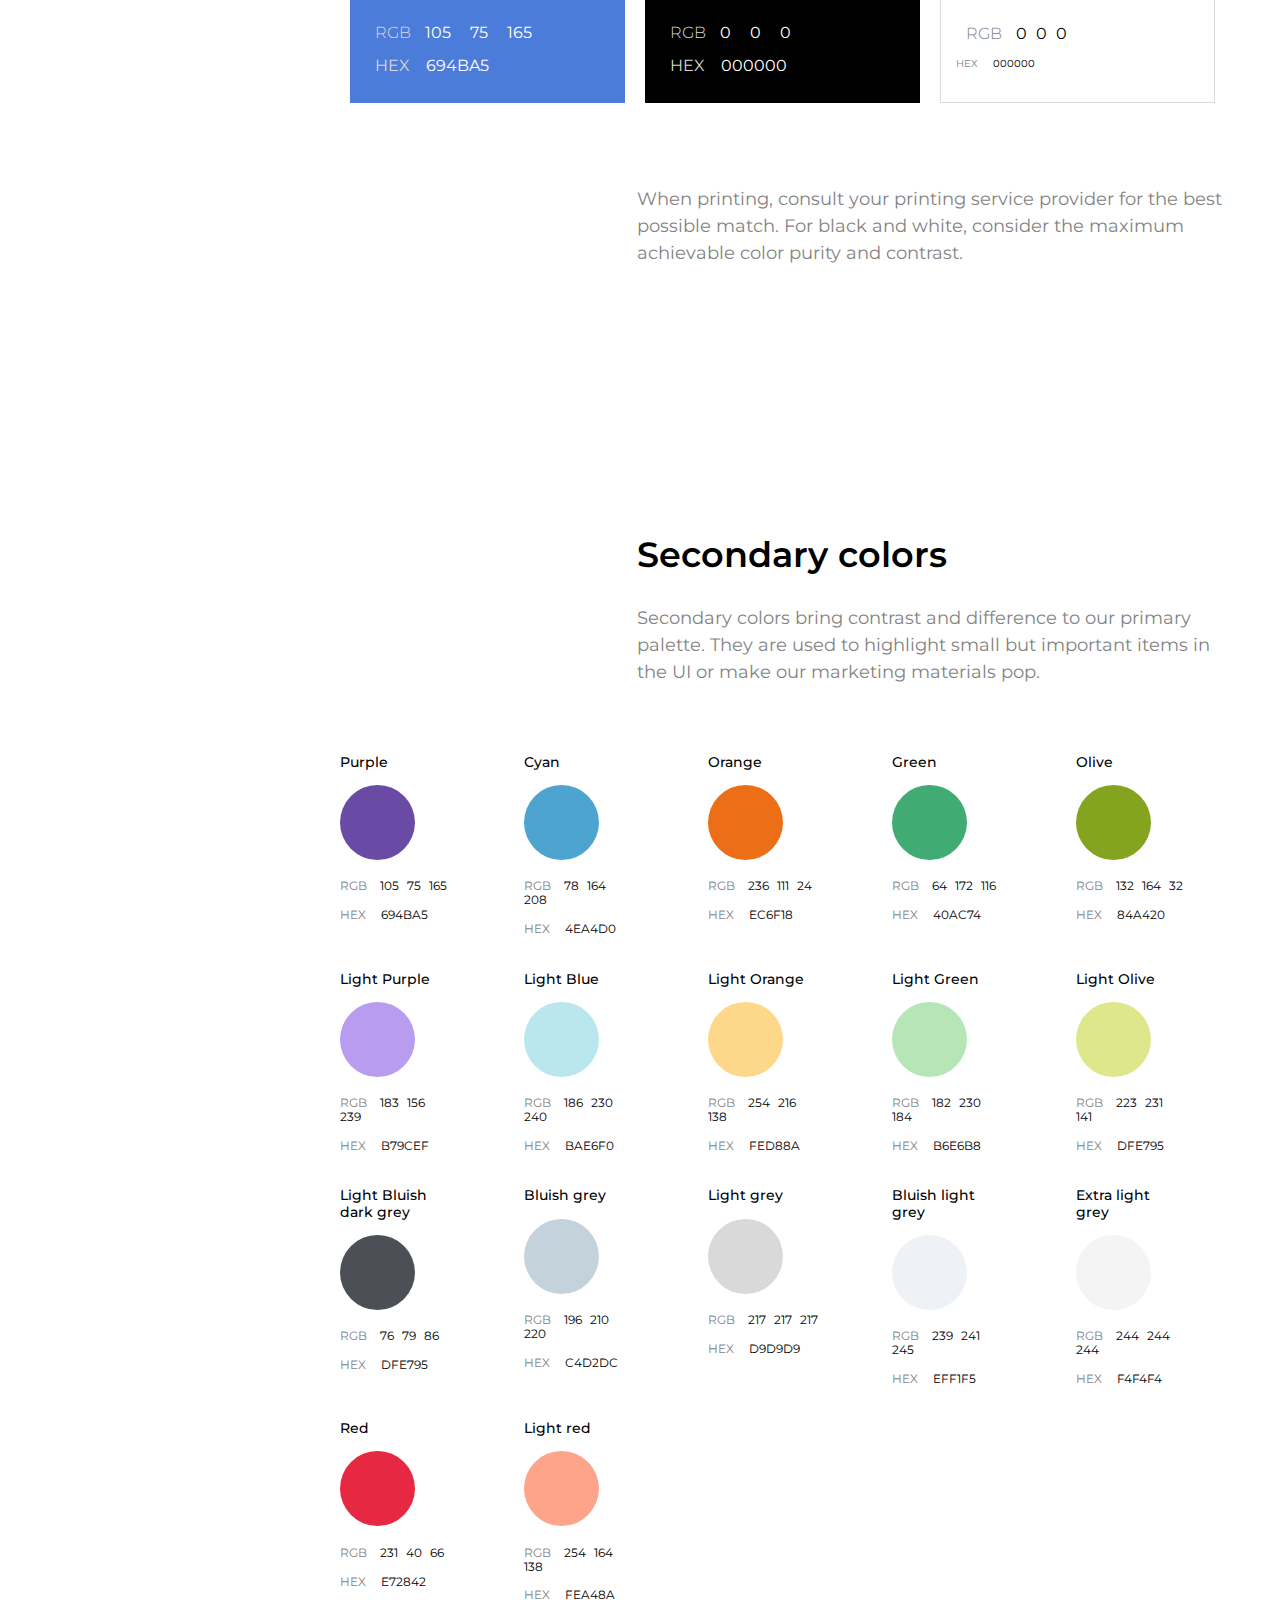
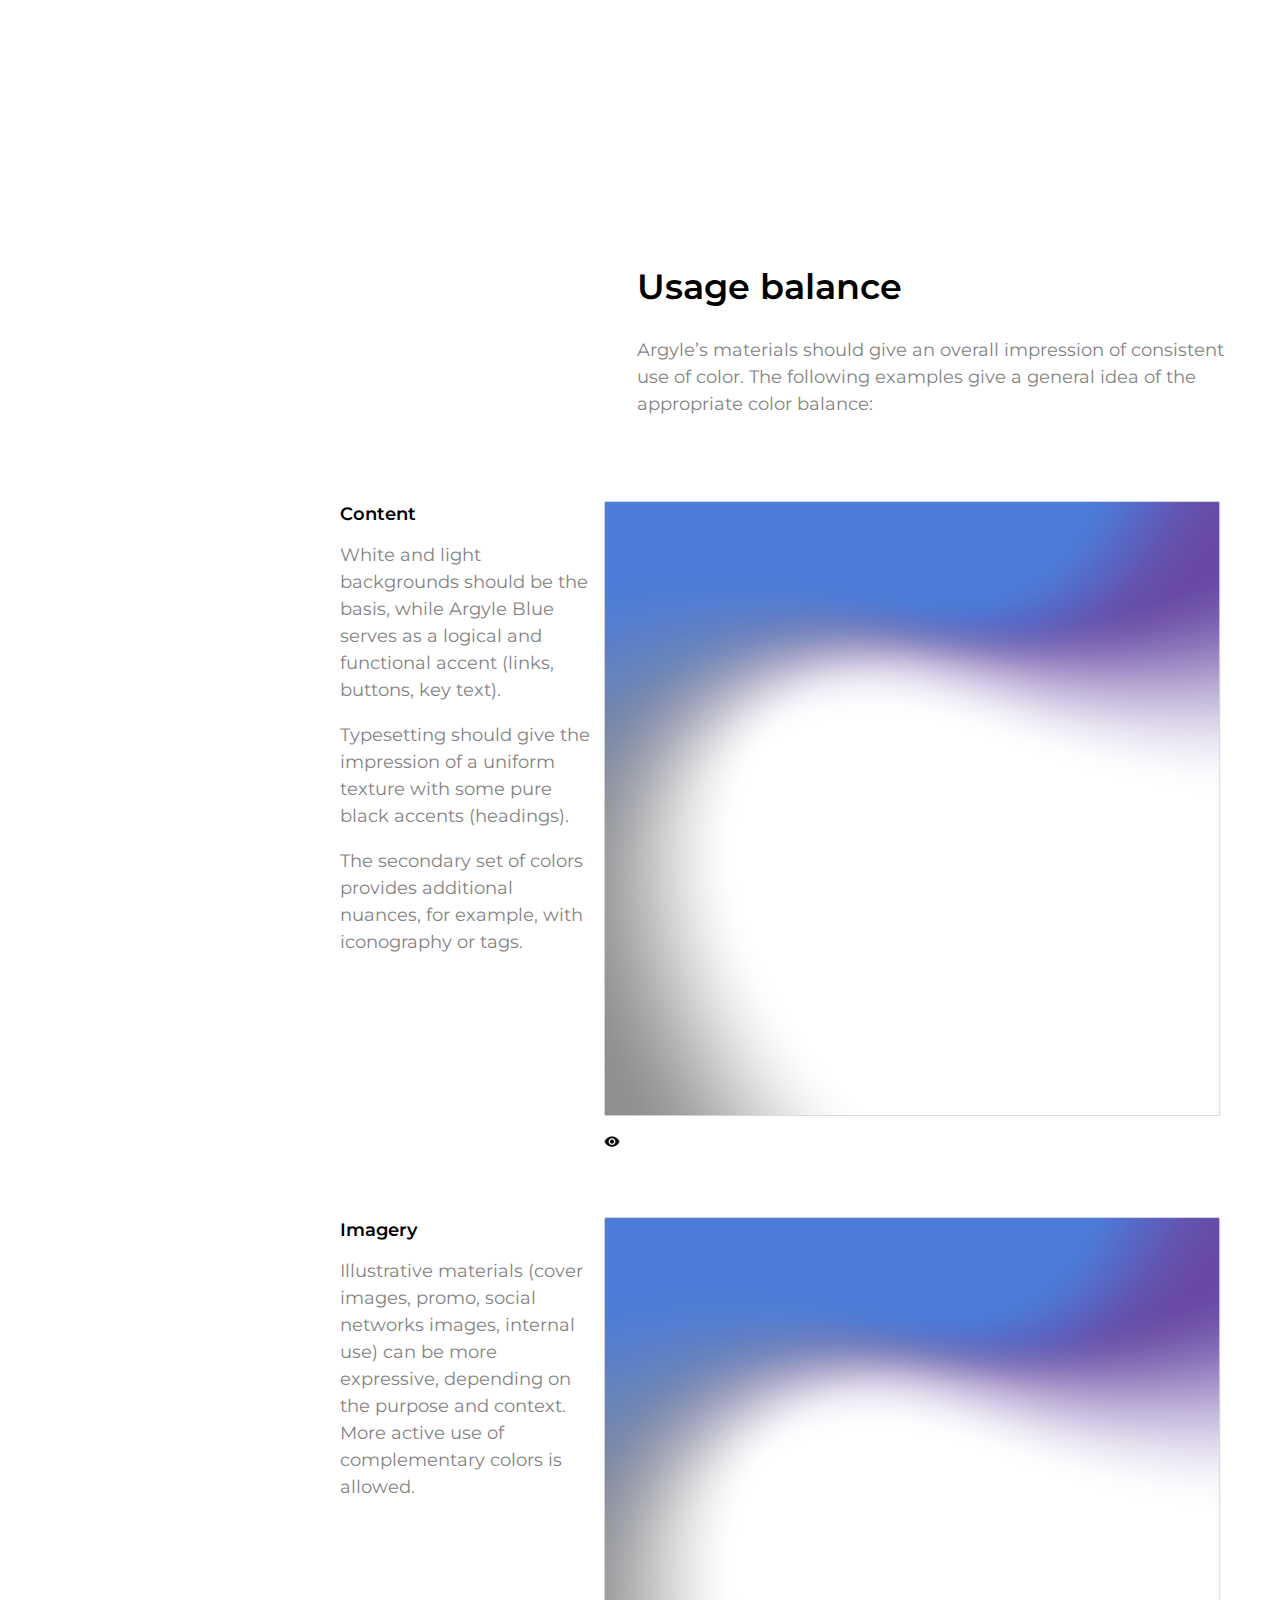
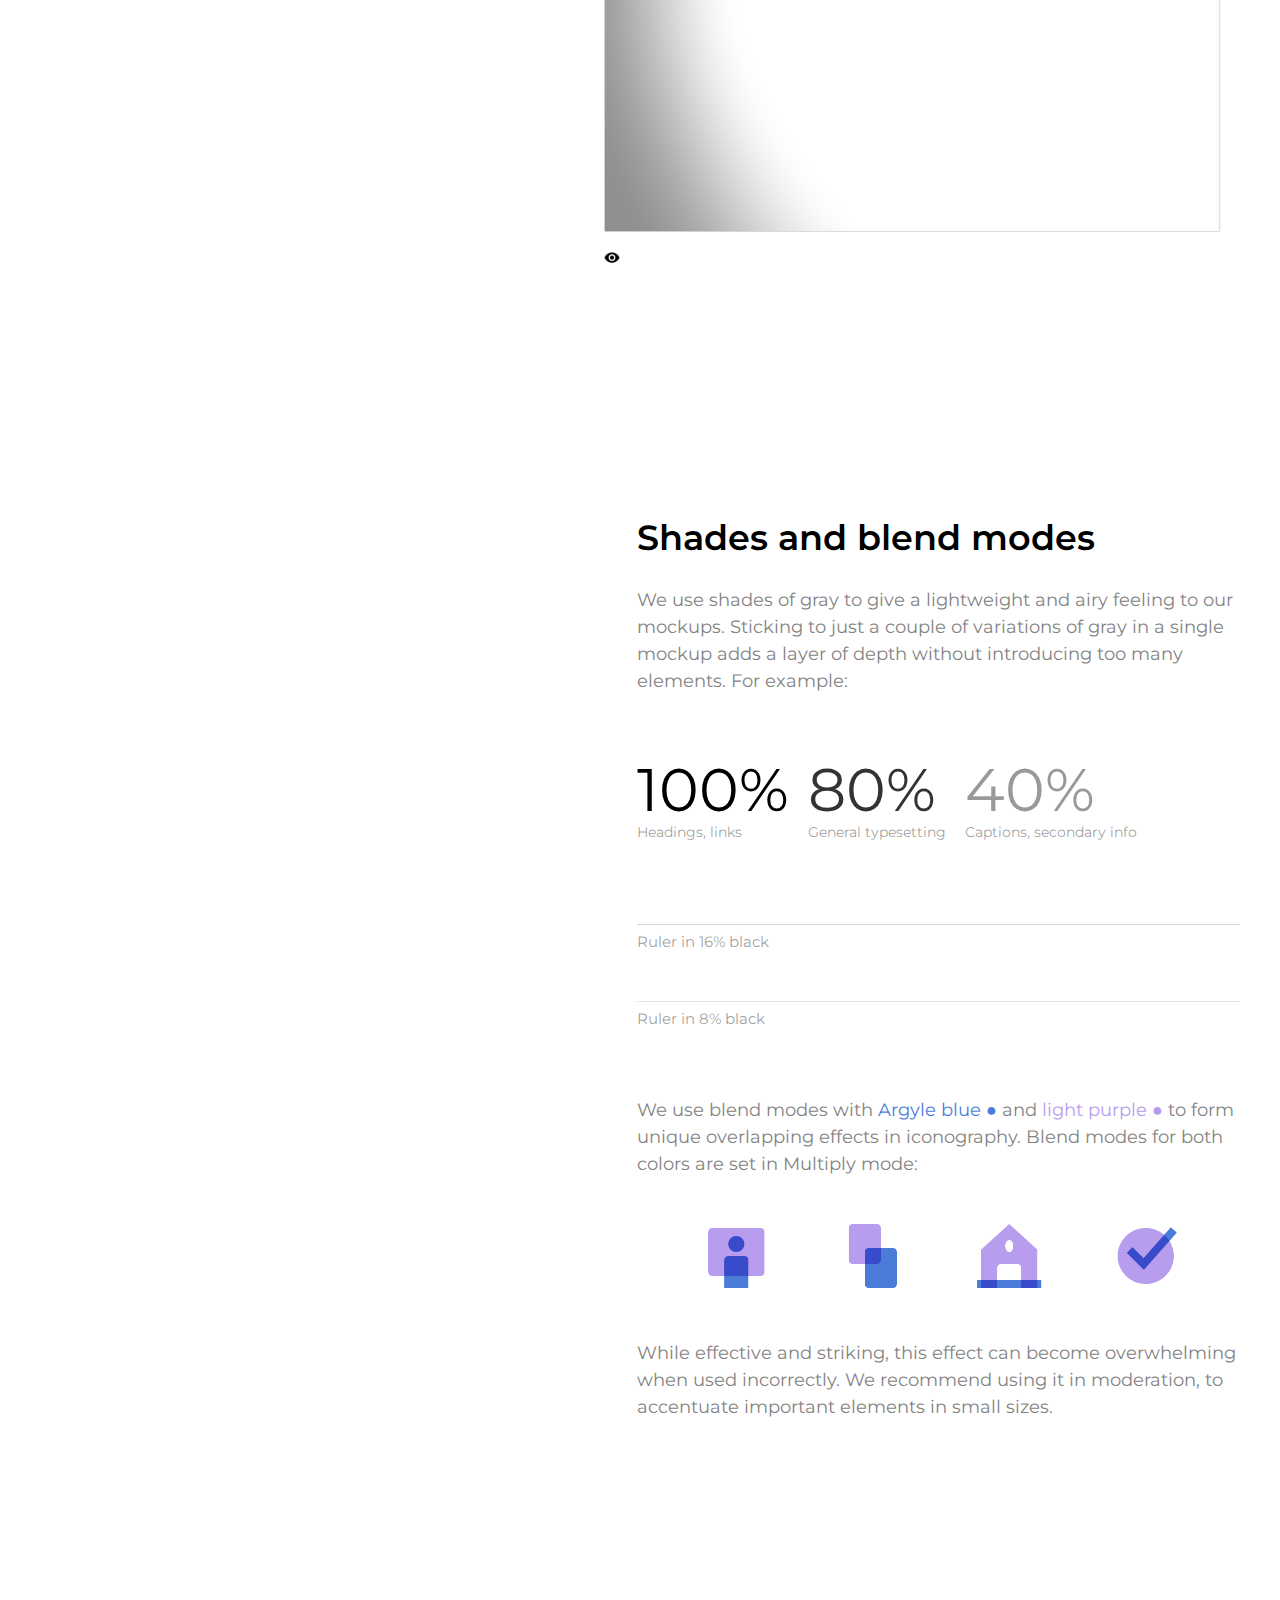
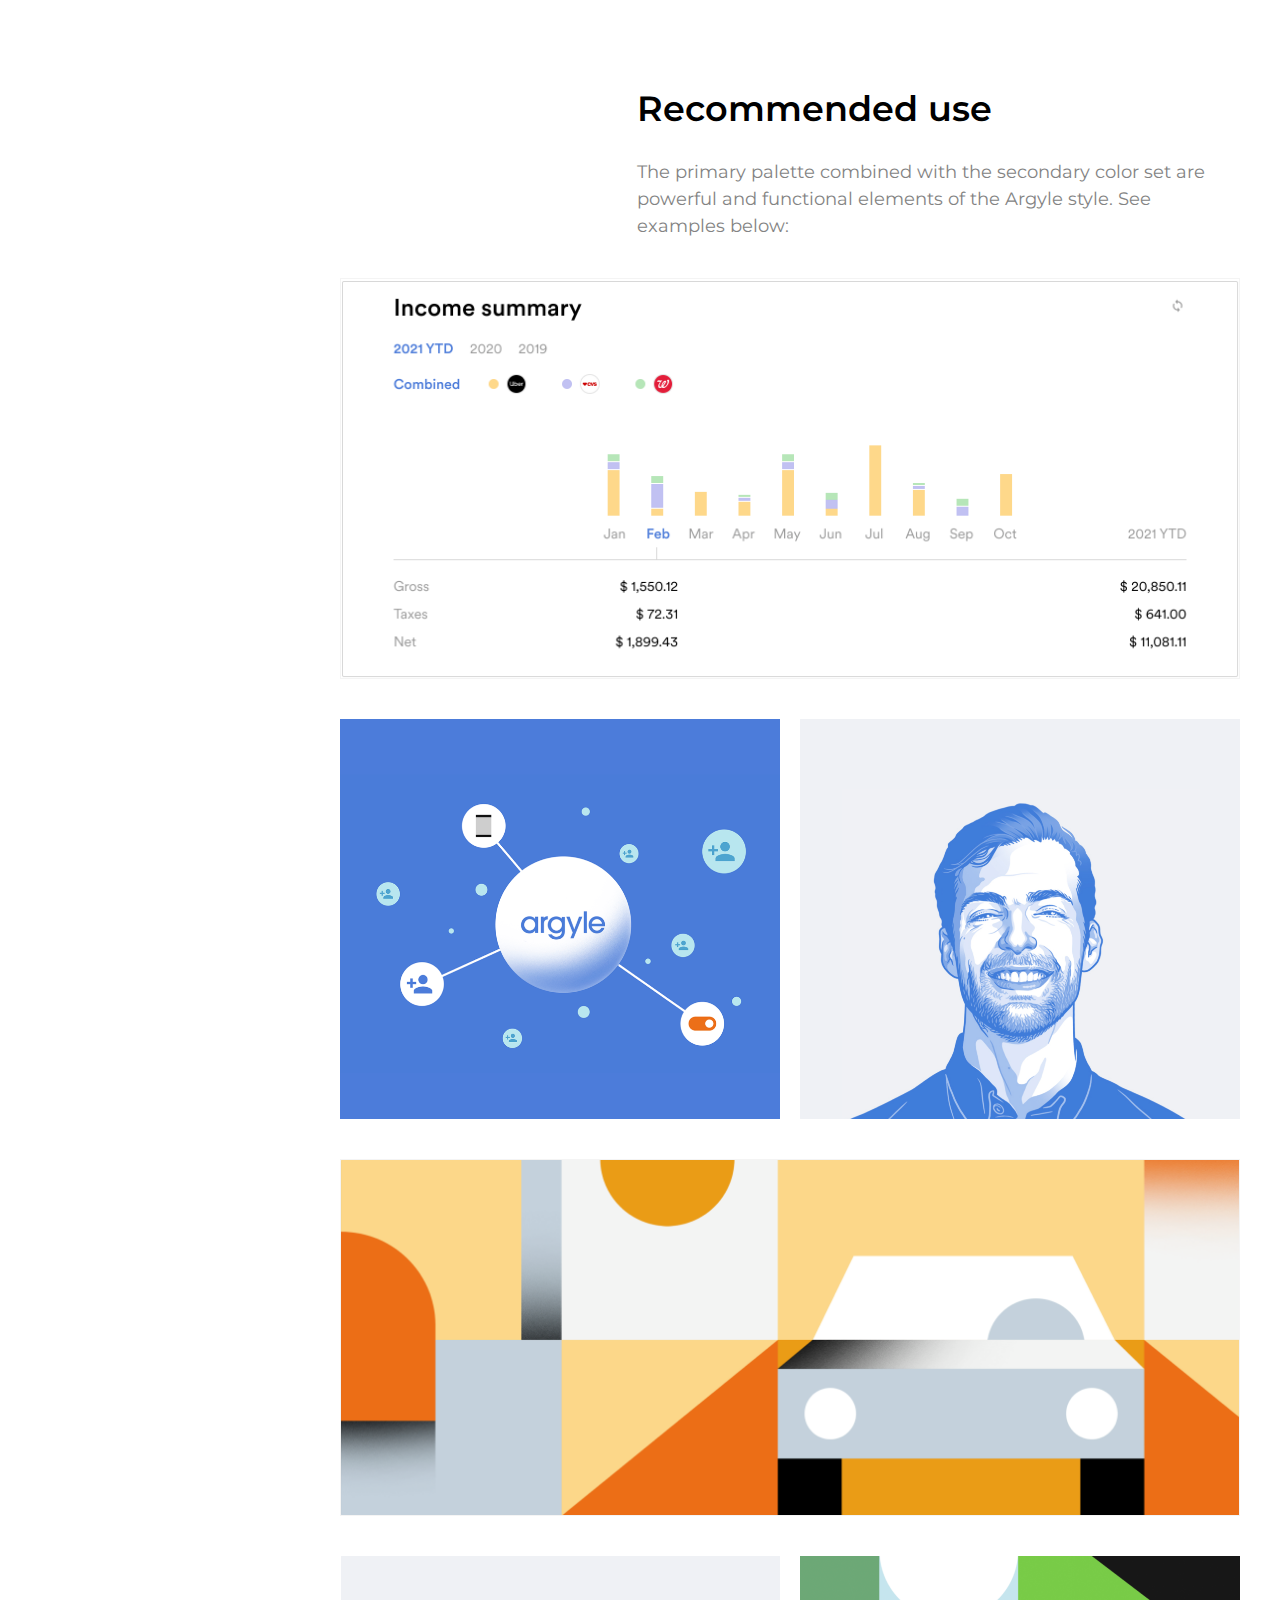
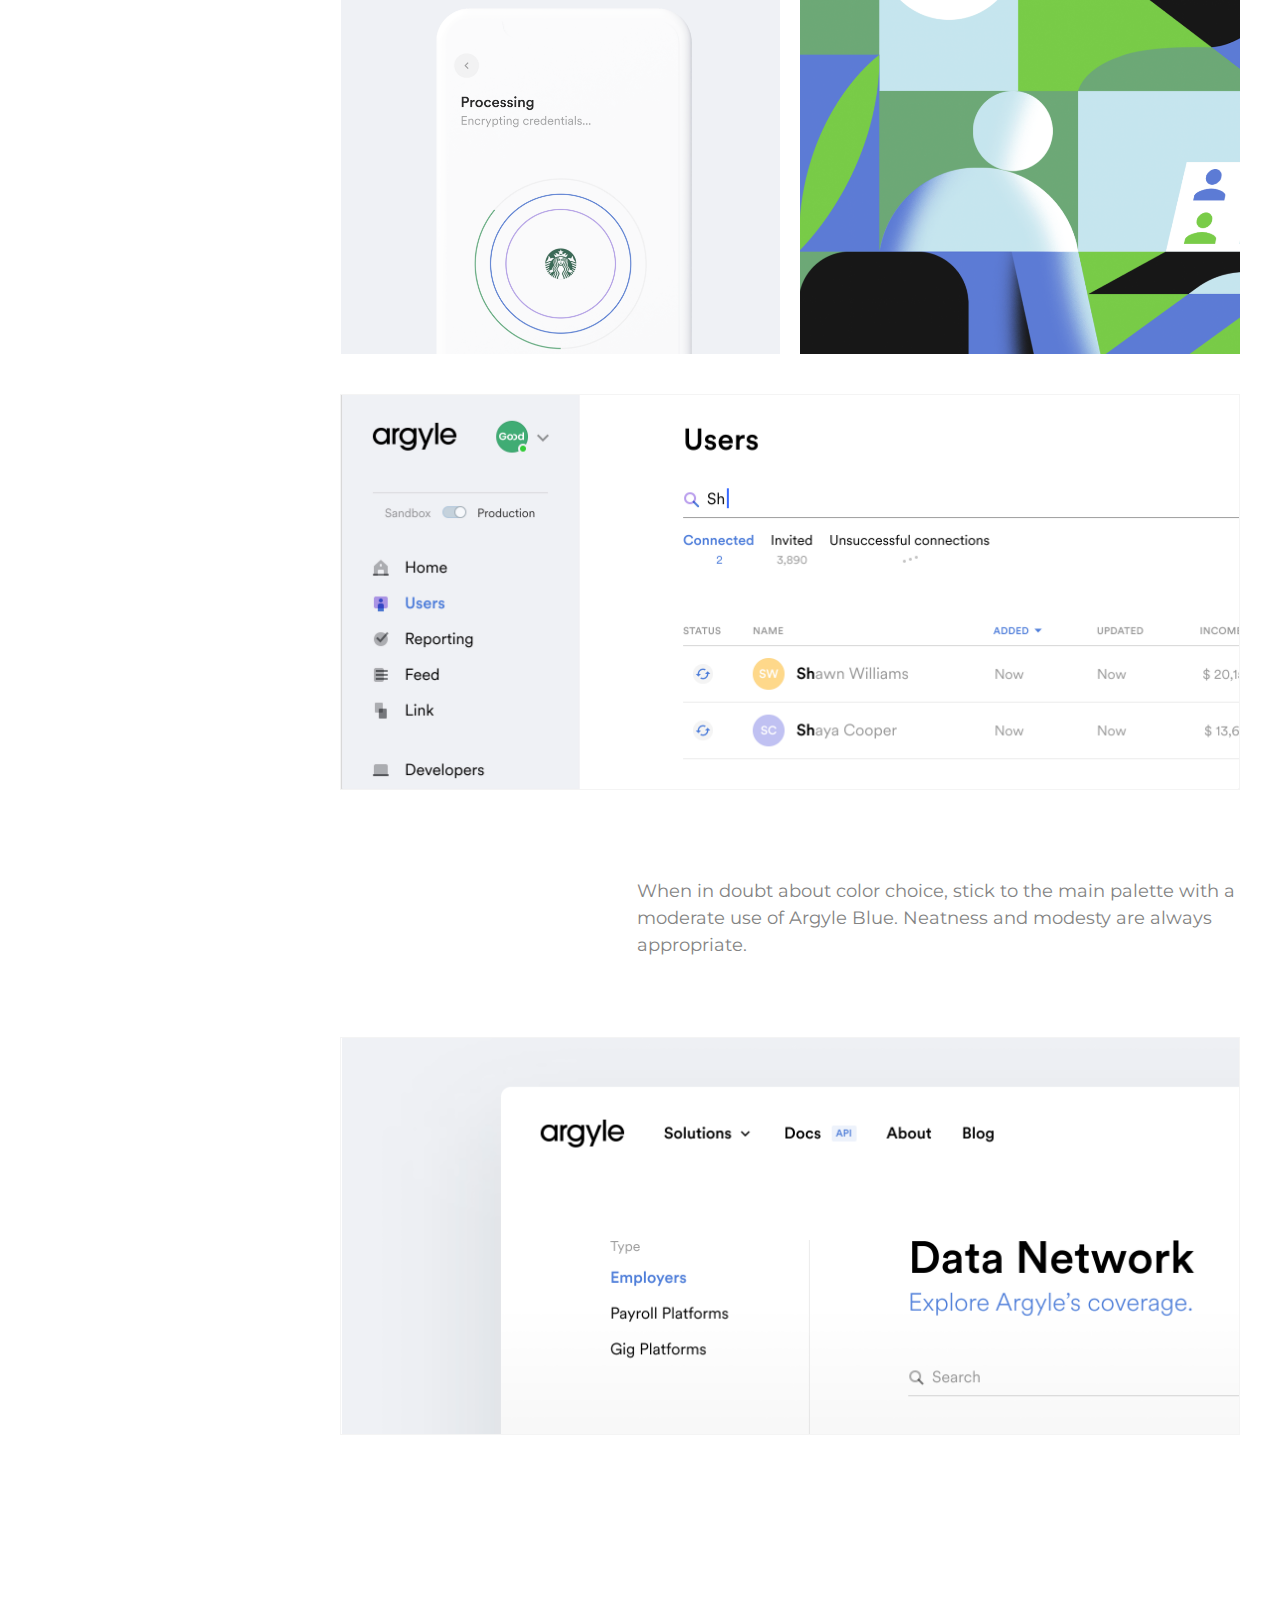
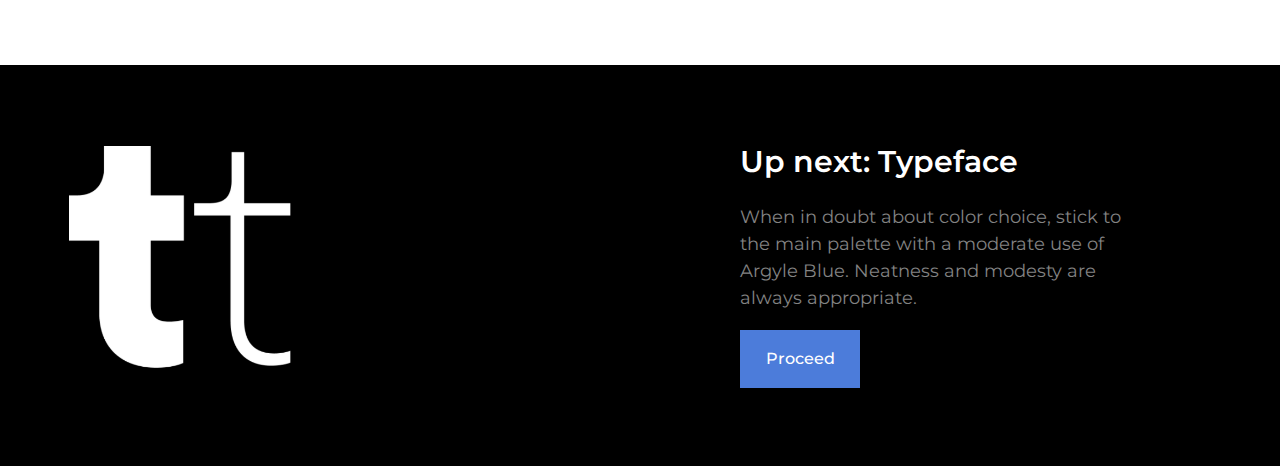
==== commit 71dd5ef9: "Spacing adjustments" ====
--- a/index.html
+++ b/index.html
@@ -366,7 +366,7 @@
             <article class="usage balance">
             <div class="usagebalance__container">
                 <div class="usagebalance__content">
-                    <h4>Content</h4>
+                    <h3>Content</h3>
                     <p class="section__headline">White and light backgrounds should be the basis, while Argyle Blue serves as a logical and functional accent (links, buttons, key text).</p>
                     <p class="section__headline">Typesetting should give the impression of a uniform texture with some pure black accents (headings).</p>
                     <p class="section__headline">The secondary set of colors provides additional nuances, for example, with iconography or tags.</p>
@@ -379,7 +379,7 @@
 
             <div class="usagebalance__container">
                 <div class="usagebalance__content">
-                    <h4>Imagery</h4>
+                    <h3>Imagery</h3>
                     <p class="section__headline">Illustrative materials (cover images, promo, social networks images, internal use) can be more expressive, depending on the purpose and context. More active use of complementary colors is allowed.</p>
                 </div>
 
@@ -435,22 +435,27 @@
             </article>
             <article class="ru grid">
                 <div class="ru__container">
+                    
+                    <div class="ru__largeimage">
+                        <img class="largeimage" src="img/sectionfive__imageslarge.png" alt="Graph image">
+                    </div>
+                    
                     <div class="ru__smallimage">
-                        <img class="image1" src="img/sectionfive__imagesmall1.png" alt="small image 1">
-                        <img class="image2" src="img/sectionfive__imagesmall2.png" alt="small image 2">
+                        <img class="image1" src="img/sectionfive__imagesmall1.png" alt="argyle graphic">
+                        <img class="image2" src="img/sectionfive__imagesmall2.png" alt="drawn image of a man">
                     </div>
 
                     <div class="ru__largeimage">
-                        <img class="largeimage1" src="img/sectionfive__imageslarge1.png" alt="large image 1">
+                        <img class="largeimage" src="img/sectionfive__imageslarge1.png" alt="decorative image">
                     </div>
         
                     <div class="ru__smallimage">
-                        <img class="image1" src="img/sectionfive__imagesmall3.png" alt="small image 3">
-                        <img class="image2" src="img/sectionfive__imagesmall4.png" alt="small image 4">
+                        <img class="image1" src="img/sectionfive__imagesmall3.png" alt="image of technology processing">
+                        <img class="image2" src="img/sectionfive__imagesmall4.png" alt="decorative image>
                     </div>
 
                     <div class="ru__largeimage">
-                        <img class="largeimage1" src="img/sectionfive__imageslarge2.png" alt="large image 2">
+                        <img class="largeimage3" src="img/sectionfive__imageslarge2.png" alt="screen shot of user interface">
                     </div>
 
                     <div class="sectionfive">
@@ -458,8 +463,8 @@
                     </div>
                     
                     <div class="ru__largeimage">
-                        <img class="largeimage1" src="img/sectionfive__imageslarge3.png" 
-                        alt="large image 3">
+                        <img class="largeimage4" src="img/sectionfive__imageslarge3.png" 
+                        alt="screen shot of data network interface">
                     </div>
                 </div>
             </article>
--- a/css/main.css
+++ b/css/main.css
@@ -45,9 +45,9 @@
 }
 
 /* defined headings */
-h4 {
-  font-size: 16px;
-  font-weight: 500;
+h3 {
+  font-size: 18px;
+  font-weight: 600;
 }
 
 /* links */
@@ -140,6 +140,7 @@
   display: flex;
   flex-wrap: wrap;
   align-items: center;
+  margin-top: 10px;
   margin-right: 200px;
 }
 
@@ -210,13 +211,14 @@
 }
 
 .section__title {
-  font-size: 45px;
+  font-size: 35px;
   font-weight: 600;
+  margin-top: 250px;
 }
 
 .section__headline {
   font-weight: 400;
-  font-size: 16px;
+  font-size: 18px;
   line-height: 1.5;
   color: var(--gray);
 }
@@ -239,6 +241,7 @@
   flex-direction: row;
   flex-wrap: wrap;
   max-width: 900px;
+  margin: 55px 0px;
 }
 
 .primarycolorcard {
@@ -258,18 +261,20 @@
 }
 
 .primarycolorcard__title {
-  font-size: 12px;
+  font-size: 18px;
   font-weight: 500;
   color: var(--white);
   padding: 15px;
-  margin: 0px;
+  margin: 15px 10px;
 }
 
 .primarycolorcard__rgb {
   padding: 15px 0px;
-  font-size: 10px;
+  font-size: 16px;
+  font-weight: 300;
   padding-left: 15px;
-  margin-top: 175px;
+  margin-top: 290px;
+  margin-left: 10px;
 }
 
 .primarycolorcard__rgb--title {
@@ -281,12 +286,12 @@
 .primarycolorcard__rgb--numbers {
   font-weight: 400;
   color: var(--white);
-  word-spacing: 5px;
+  word-spacing: 15px;
 }
 
 .primarycolorcard__hex {
   padding-bottom: 15px;
-  font-size: 10px;
+  font-size: 16px;
   }
 
 .primarycolorcard__hex--title {
@@ -294,6 +299,7 @@
   color: var(--lightgrey);
   padding-right: 12px;
   padding-left: 15px;
+  margin-left: 10px;
 }
   
 .primarycolorcard__hex--numbers {
@@ -312,10 +318,10 @@
 
 .primarycolorcard__title--white {
   color: var(--black);
-  font-size: 12px;
+  font-size: 18px;
   font-weight: 500;
   padding: 15px;
-  margin: 0px;
+  margin: 15px 10px;
 }
 
 .primarycolorcard__rgb--titlewhite {
@@ -347,17 +353,18 @@
   color: var(--black);
 }
 
+/* section two card */
+
 .secondarycolorcard__grid {
   display: grid;
-  grid-template-columns: repeat(auto-fill, minmax(170px,1fr));
+  grid-template-columns: repeat(auto-fill, minmax(162px,1fr));
   justify-items:left;
-  grid-gap: 10px;
-  margin: 5px;
-}
-
-/* section two card */
+  grid-gap: 20px;
+  margin-top: 50px;
+}
+
 .colorcard {
-  width: 110 px;
+  width: 110px;
   box-sizing: border-box;
 }
 
@@ -507,7 +514,7 @@
 
 .colorcard__rgb {
   padding: 15px 0px;
-  font-size: 10px;
+  font-size: 12px;
 }
 
 .colorcard__rgb--title {
@@ -523,7 +530,7 @@
 
 .colorcard__hex {
   padding-bottom: 15px;
-  font-size: 10px;
+  font-size: 12px;
 }
 
 .colorcard__hex--title {
@@ -541,6 +548,7 @@
   display: flex;
   flex-direction: row;
   flex-wrap: wrap;
+  margin-top: 50px;
 }
 
 .usagebalance__content {
@@ -562,6 +570,7 @@
   max-width: 500px;
   display: flex;
   justify-content: space-between;
+  margin: 60px 0px;
 }
 
 .sectionfour__100 {
@@ -582,9 +591,9 @@
 }
 
 .sectionfourflex__headline {
-  color: var(--gray);
-  font-size: 12px;
-  margin-top: 5px;
+  color: rgb(0, 0, 0, .4);
+  font-size: 14px;
+  margin-top: 0px;
 }
 
 .sectionfour__image {
@@ -599,20 +608,24 @@
   color: var(--lightpurple);
 }
 
+.sectionfourruler {
+  margin: 70px 0px;
+}
+
 .ruler__headline16 {
-  color: var(--gray);
+  color: rgb(0, 0, 0, .4);  
   border-top: 1px solid rgb(0, 0, 0, .16);
-  font-size: 12px;
+  font-size: 15px;
   padding-top: 8px;
-  margin-top: 5px;
+  margin: 15px 0px;
 }
 
   .ruler__headline8 {
-  color: var(--gray);
+  color: rgb(0, 0, 0, .4);  
   border-top: 1px solid rgb(0, 0, 0, .1);
-  font-size: 12px;
+  font-size: 15px;
   padding-top: 8px;
-  margin-top: 5px;
+  margin: 50px 0px;
 }
 
 /* section five specific components */
@@ -640,7 +653,7 @@
   margin-bottom: 20px;
 }
 
-.largeimage1 {
+.largeimage {
   margin-top: 20px;
   margin-bottom: 40px;
   border: 1px solid var(--extralightgrey);
@@ -648,6 +661,22 @@
   height: auto;
 }
 
+.largeimage3 {
+  margin-top: 20px;
+  margin-bottom: 70px;
+  border: 1px solid var(--extralightgrey);
+  width: 100%;
+  height: auto;
+}
+
+.largeimage4 {
+  margin-top: 60px;
+  margin-bottom: 230px;
+  border: 1px solid var(--extralightgrey);
+  width: 100%;
+  height: auto;
+}
+
 /* footer  */
 .footercolor {
   background-color: var(--black);
@@ -668,12 +697,15 @@
   flex: 1;
   max-width: 300px;
   min-width: 100px;
-  margin-bottom: 20px;
+  margin-top: 55px;
+  margin-bottom: 75px;
 }
 
 .footer__content {
   flex: 1;
   max-width: 400px;
+  margin-top: 55px;
+  margin-bottom: 55px;
   margin-right: 100px;
 }
 
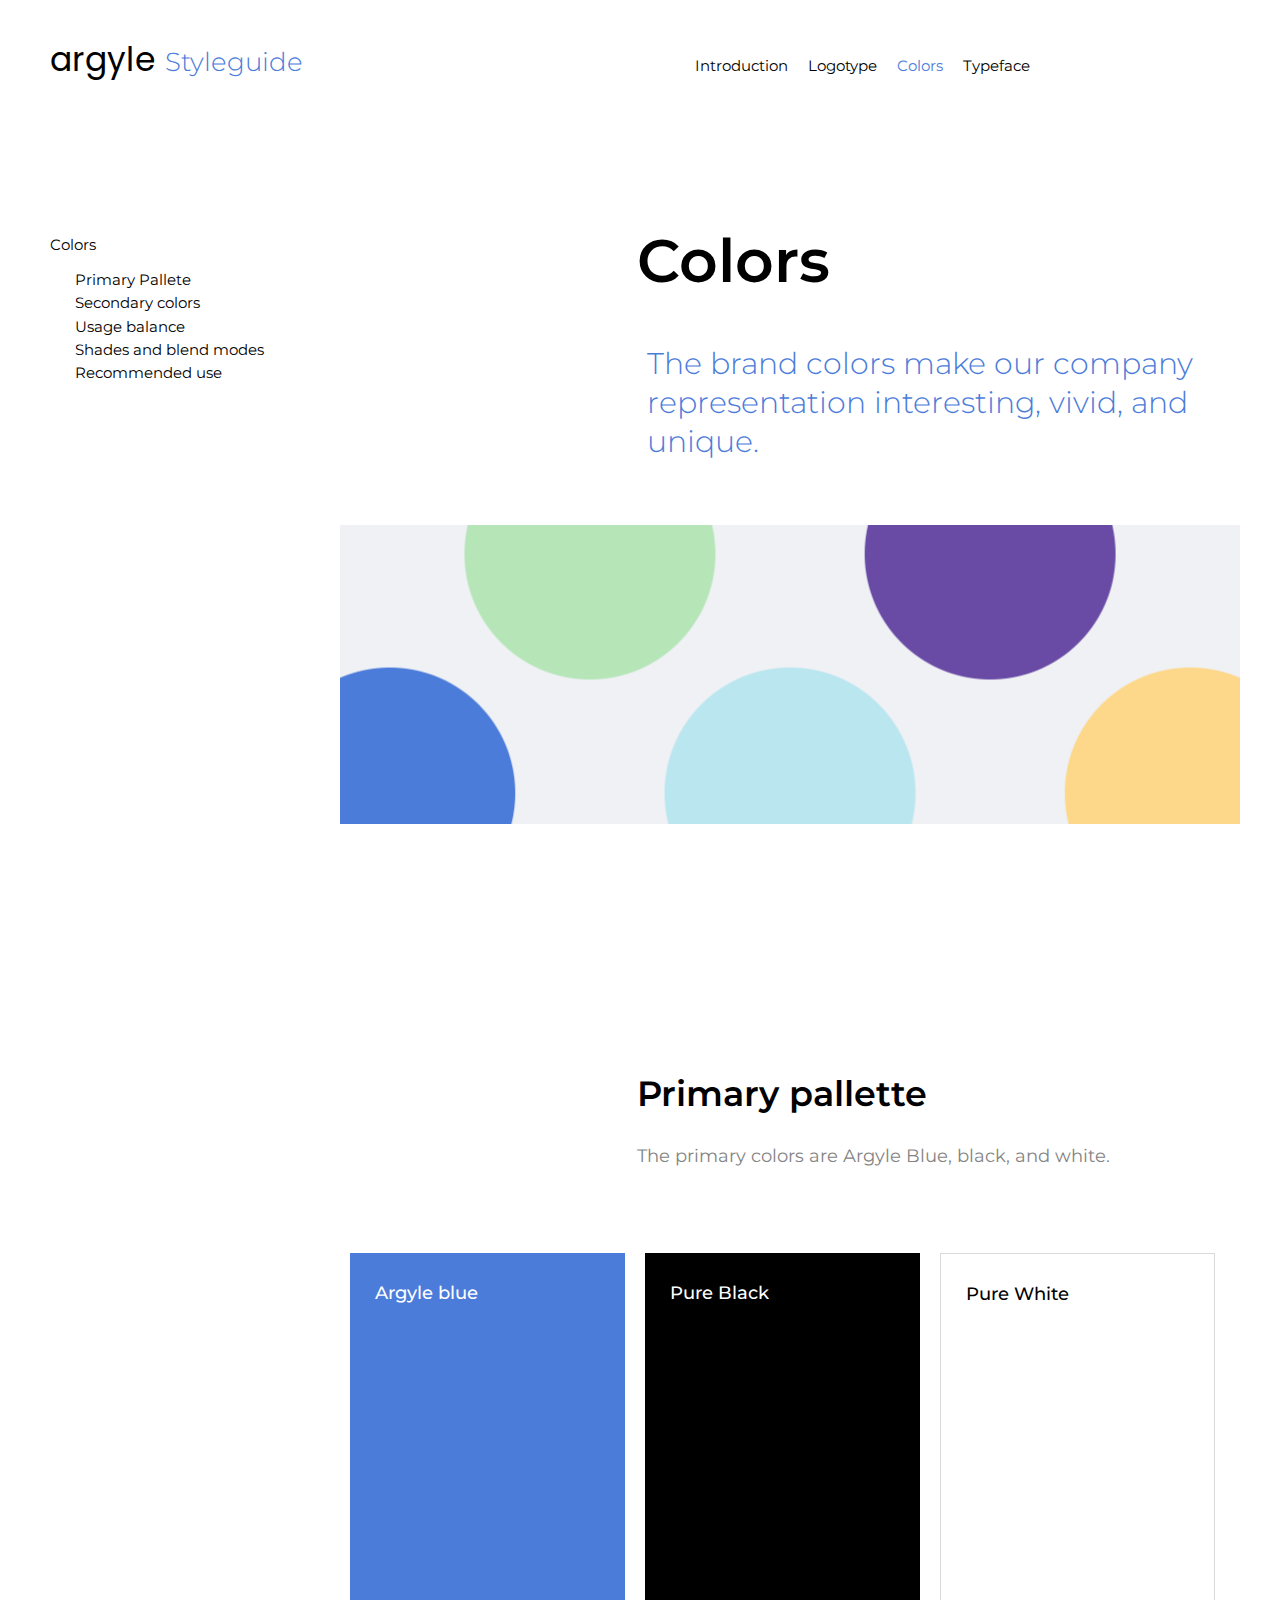
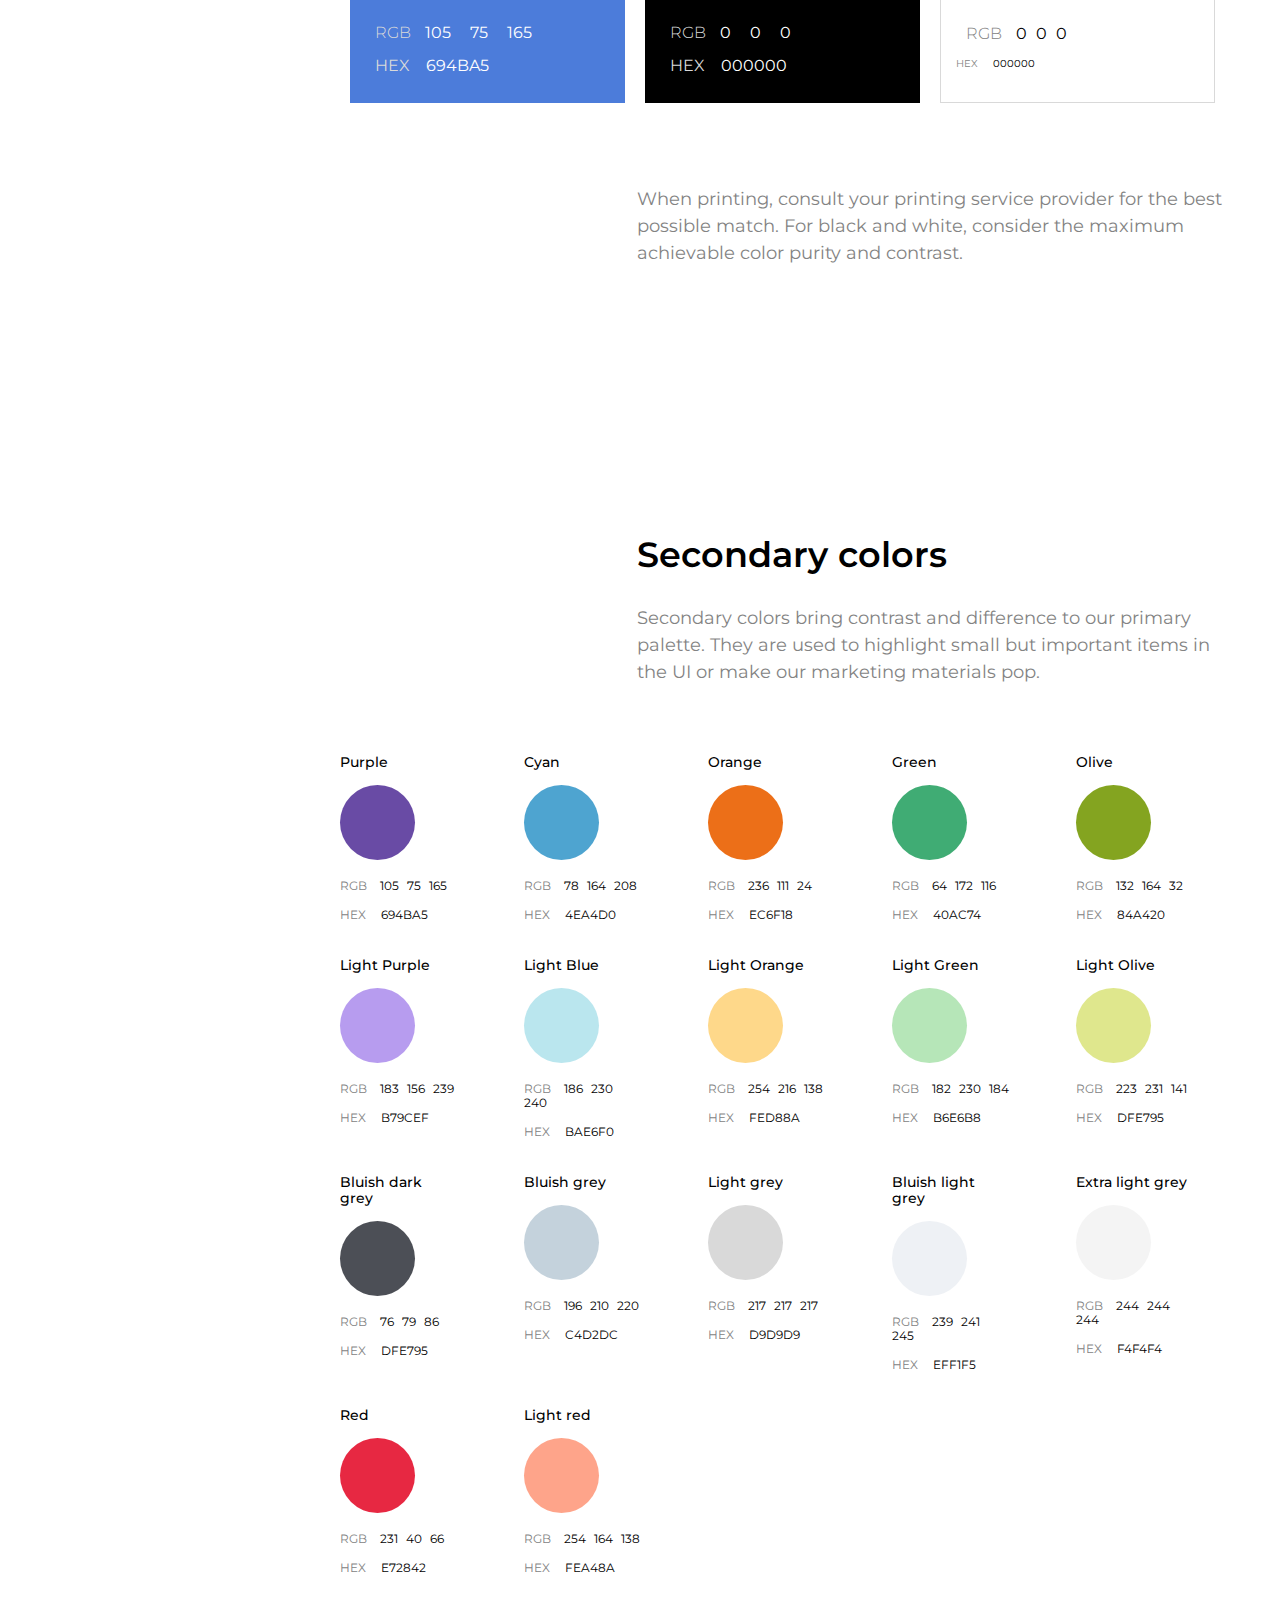
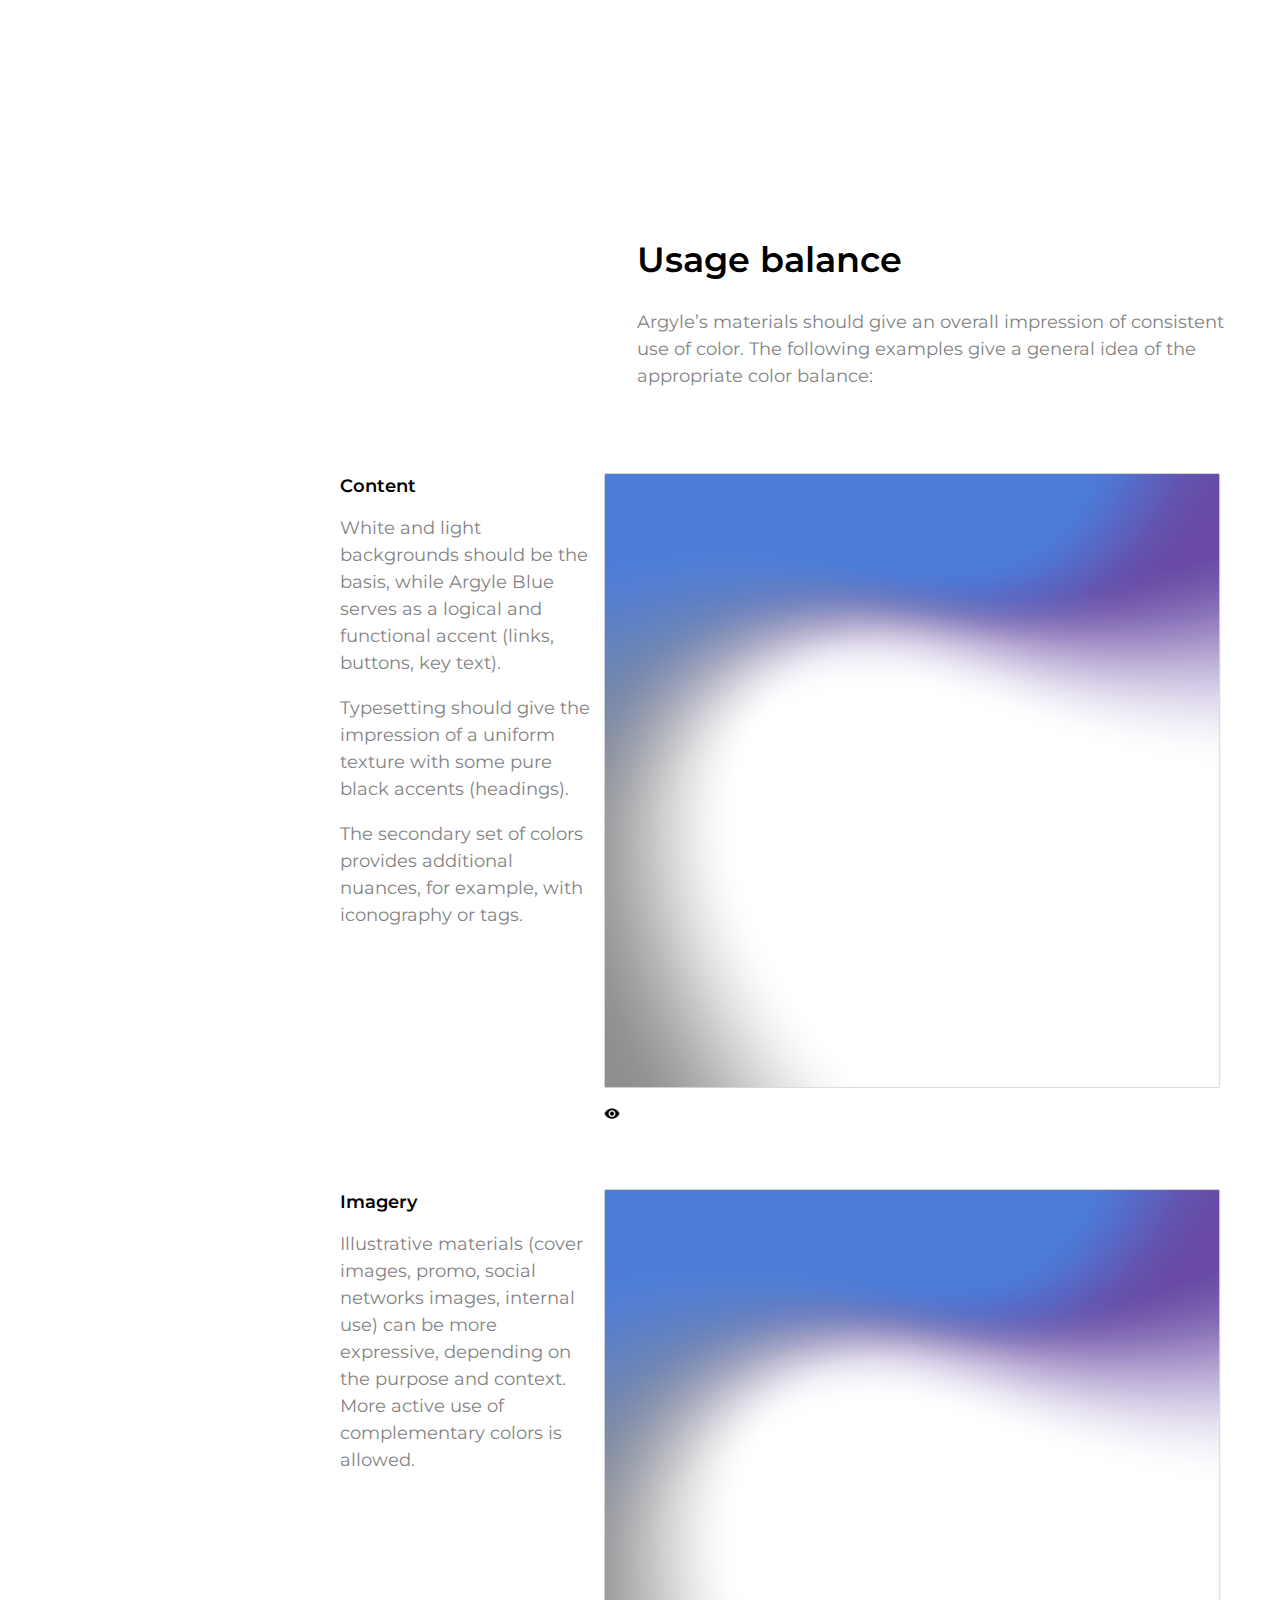
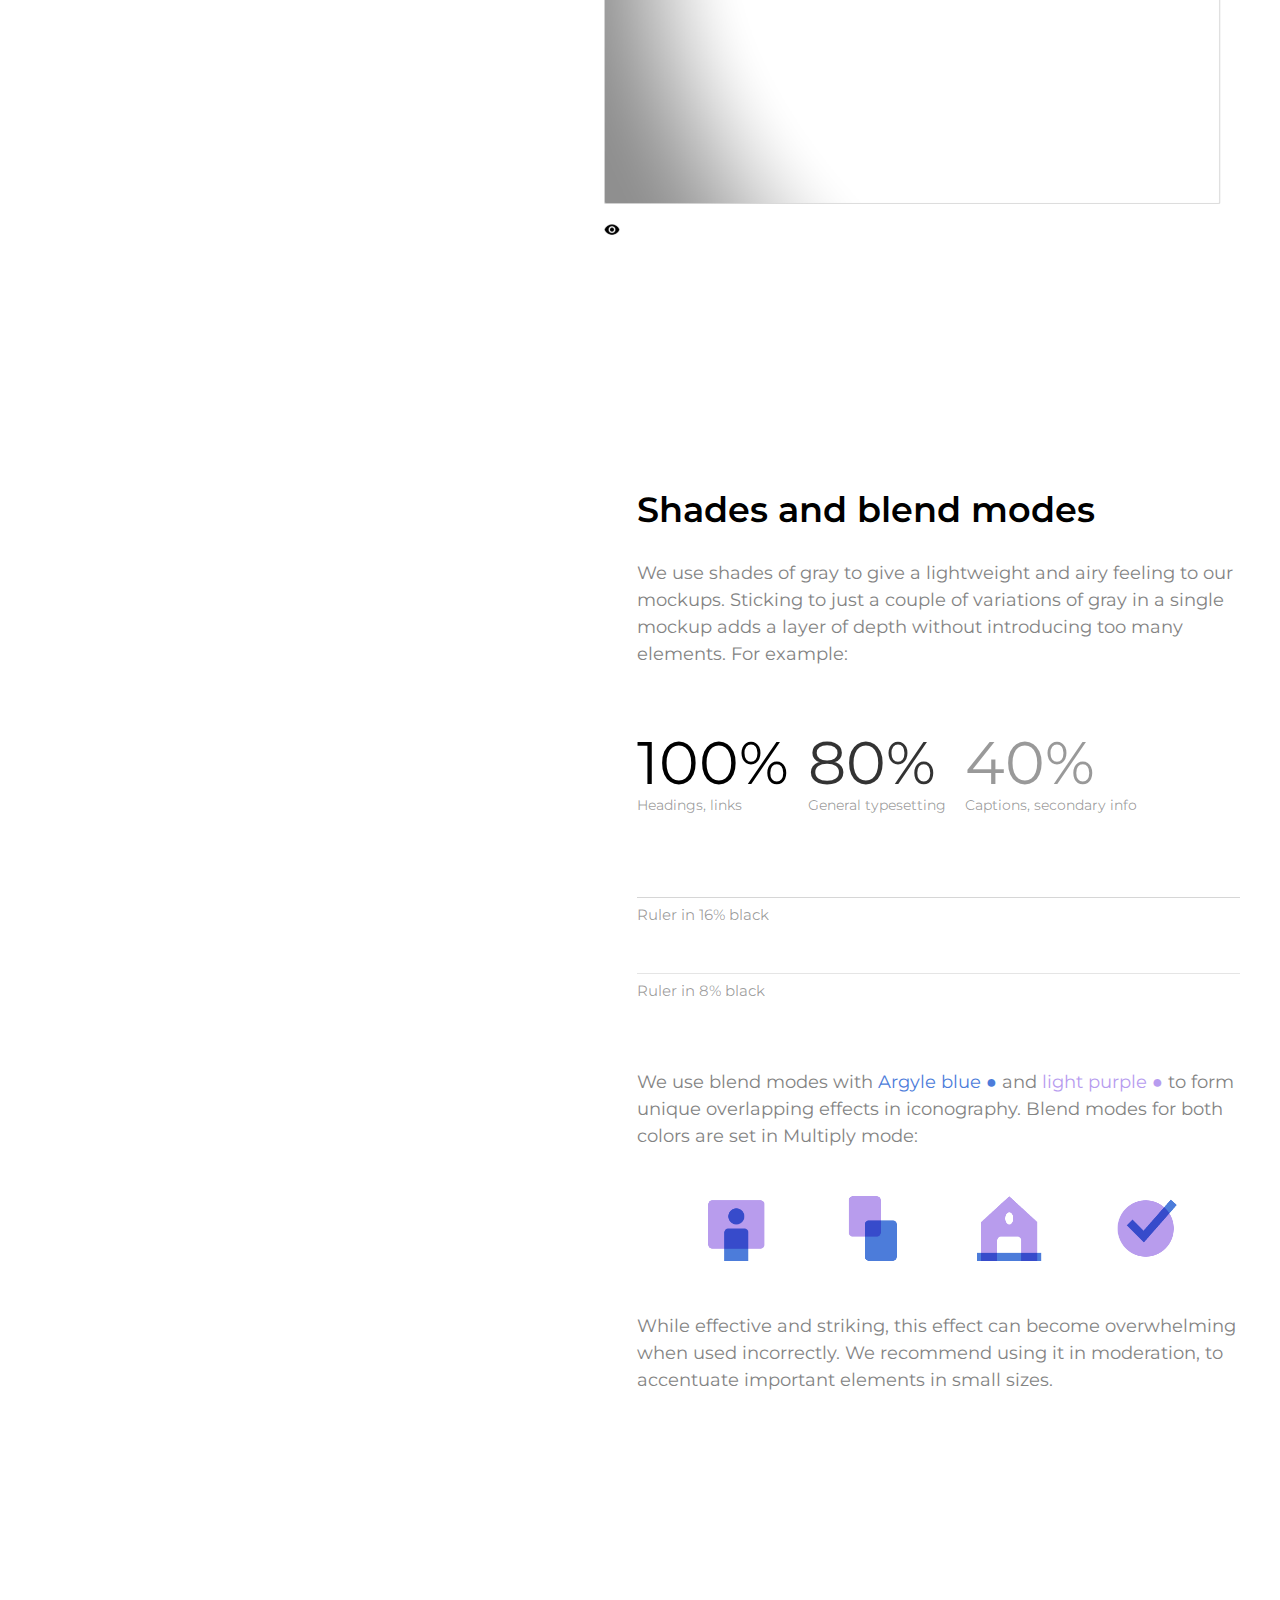
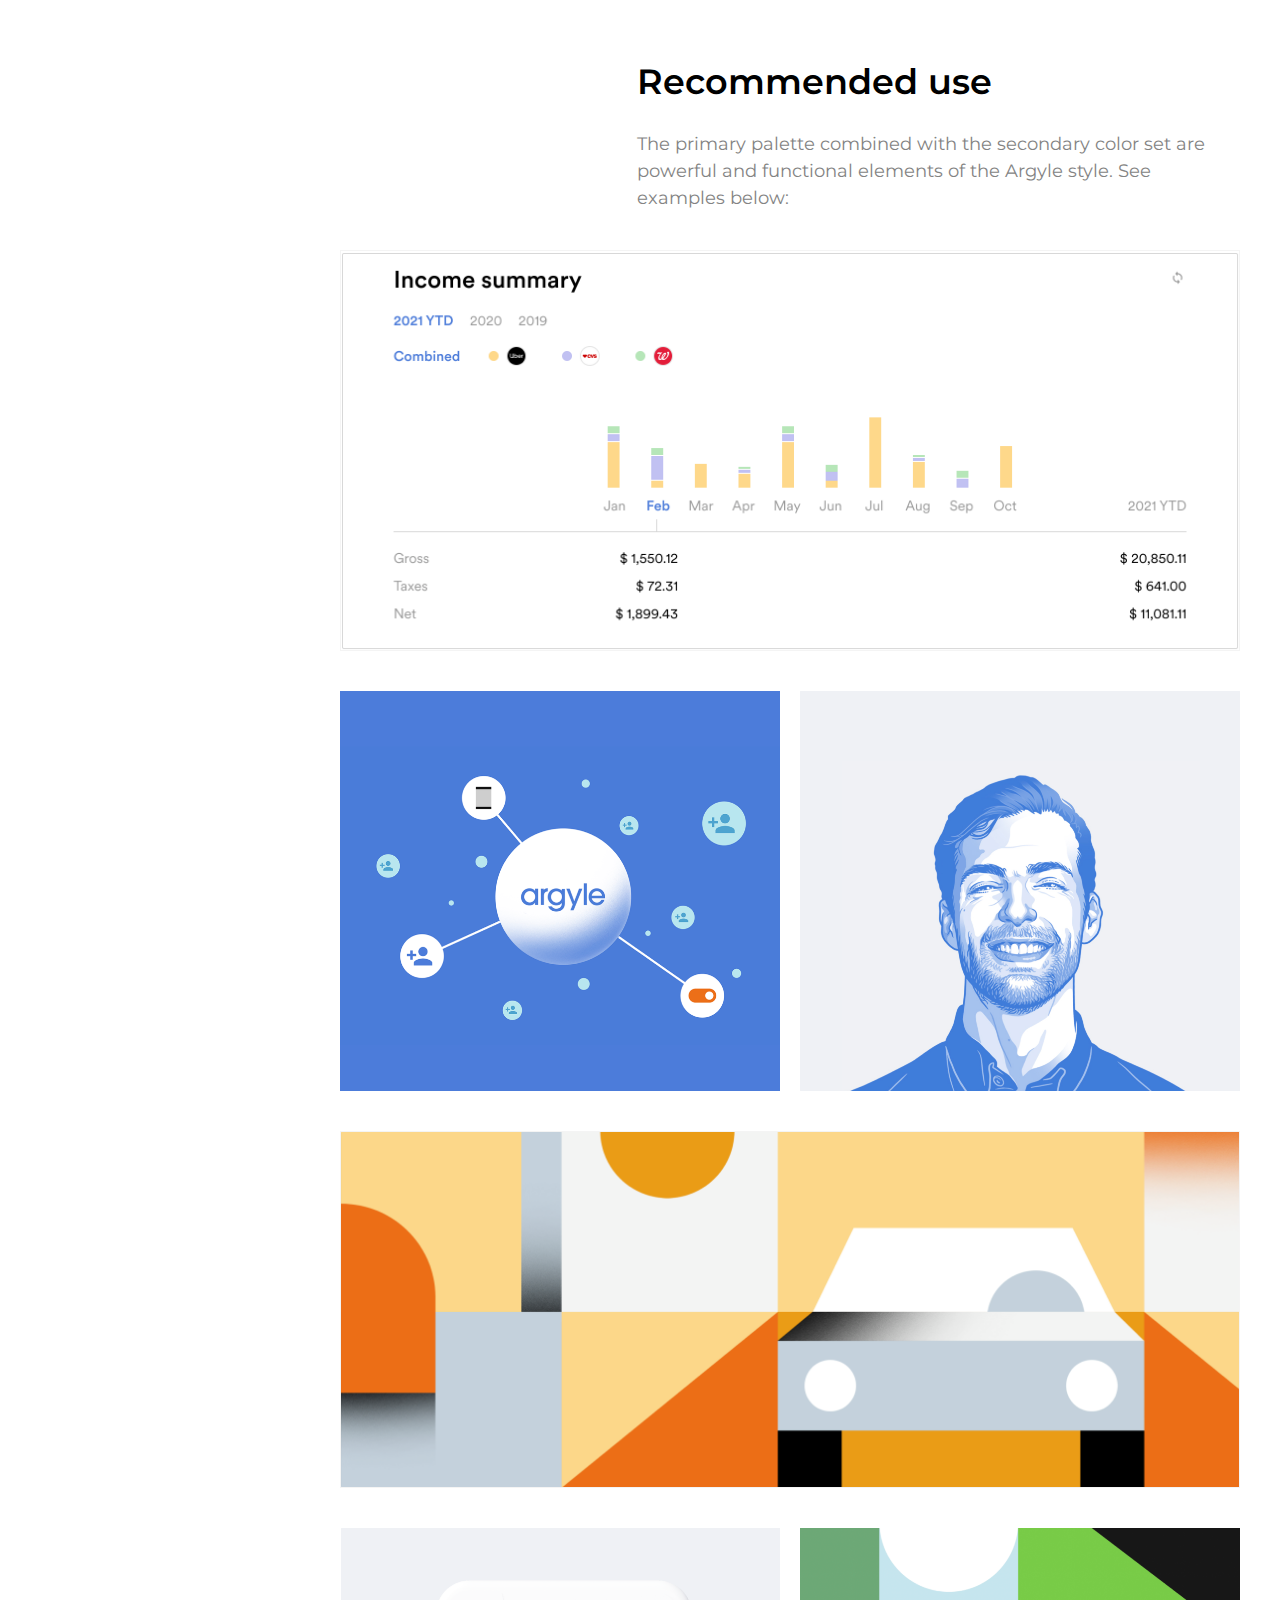
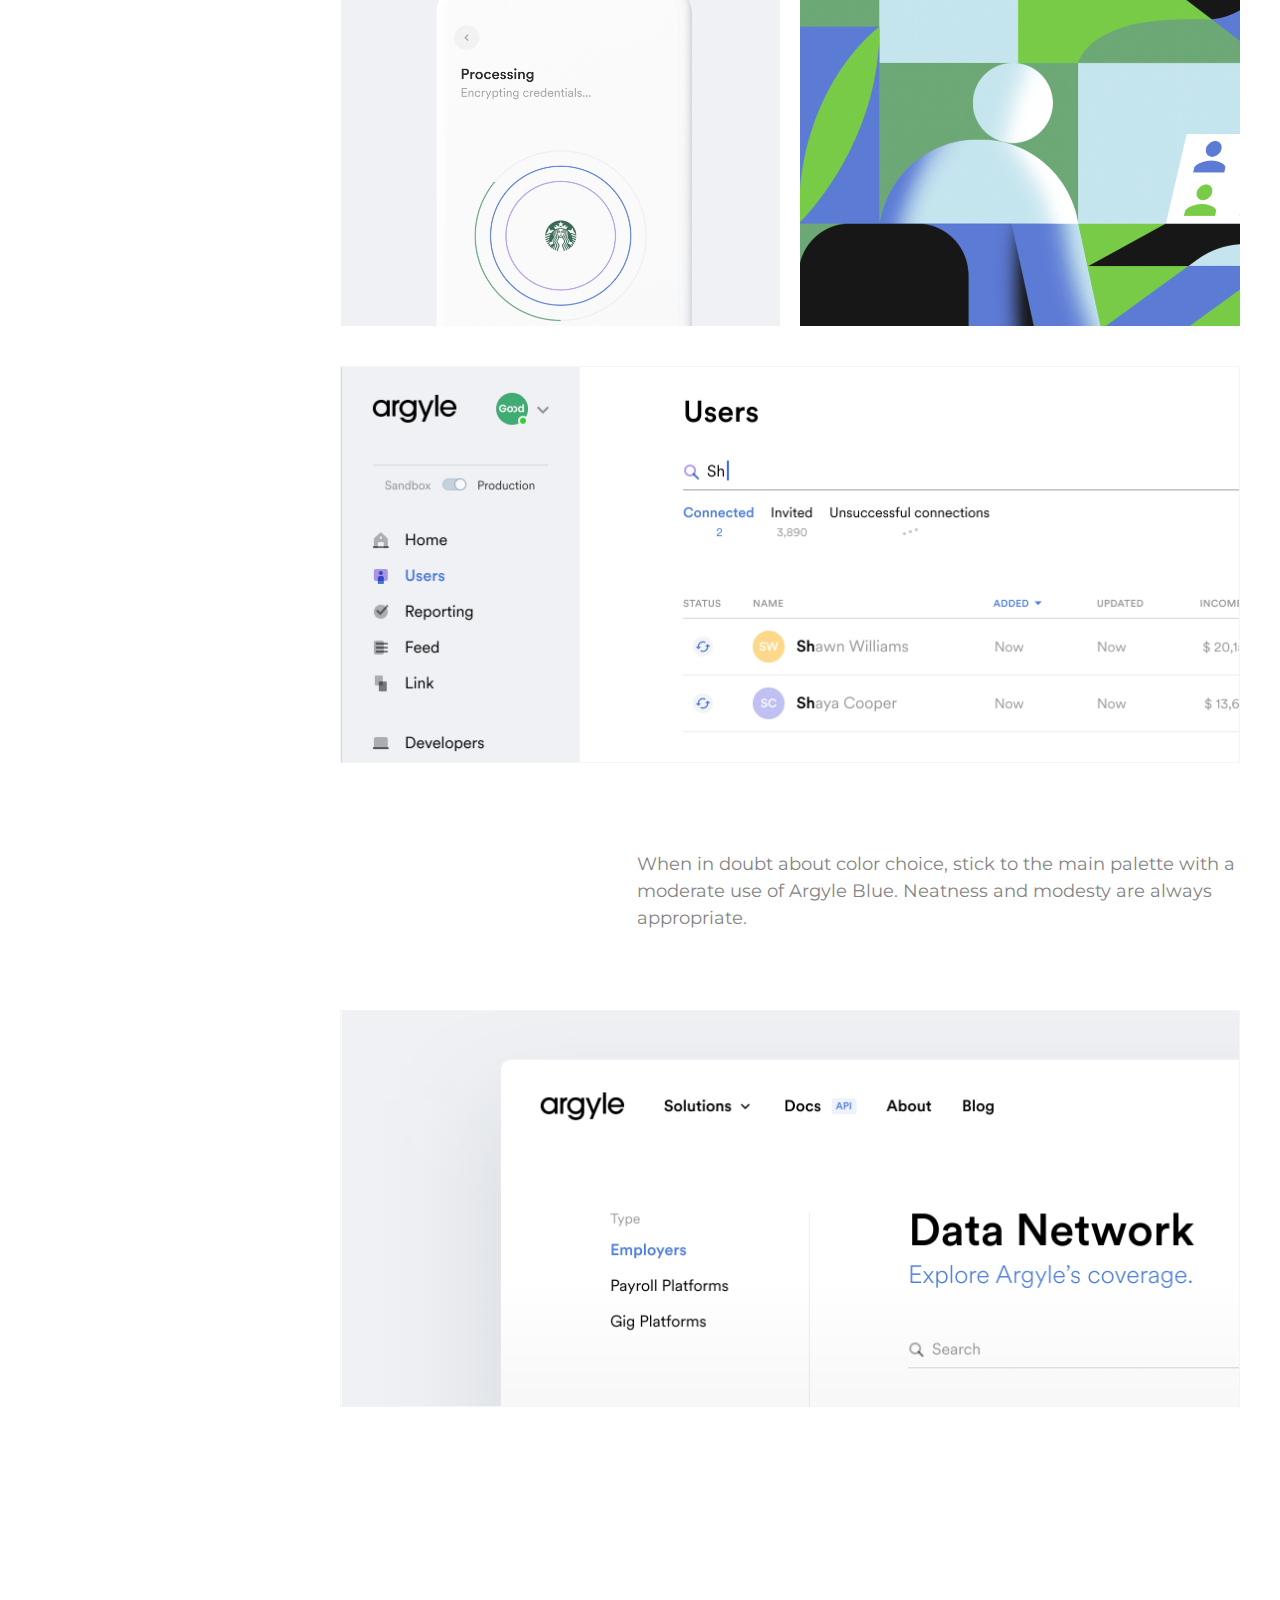
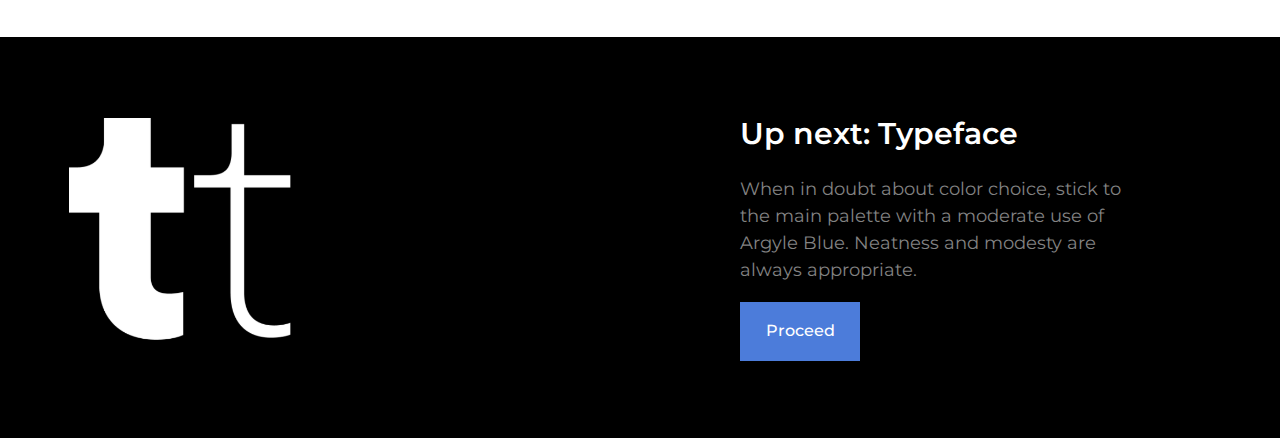
==== commit 52d270cb: "mistake edits" ====
--- a/index.html
+++ b/index.html
@@ -261,7 +261,7 @@
                 </div>
     
                 <div class="colorcard">
-                    <h2 class="colorcard__title">Light Bluish dark grey</h2>
+                    <h2 class="colorcard__title">Bluish dark grey</h2>
                     <span class="colorcard__dot--bdg"></span>
 
                     <div class="colorcard__rgb">
--- a/css/main.css
+++ b/css/main.css
@@ -364,7 +364,7 @@
 }
 
 .colorcard {
-  width: 110px;
+  width: 117px;
   box-sizing: border-box;
 }
 
